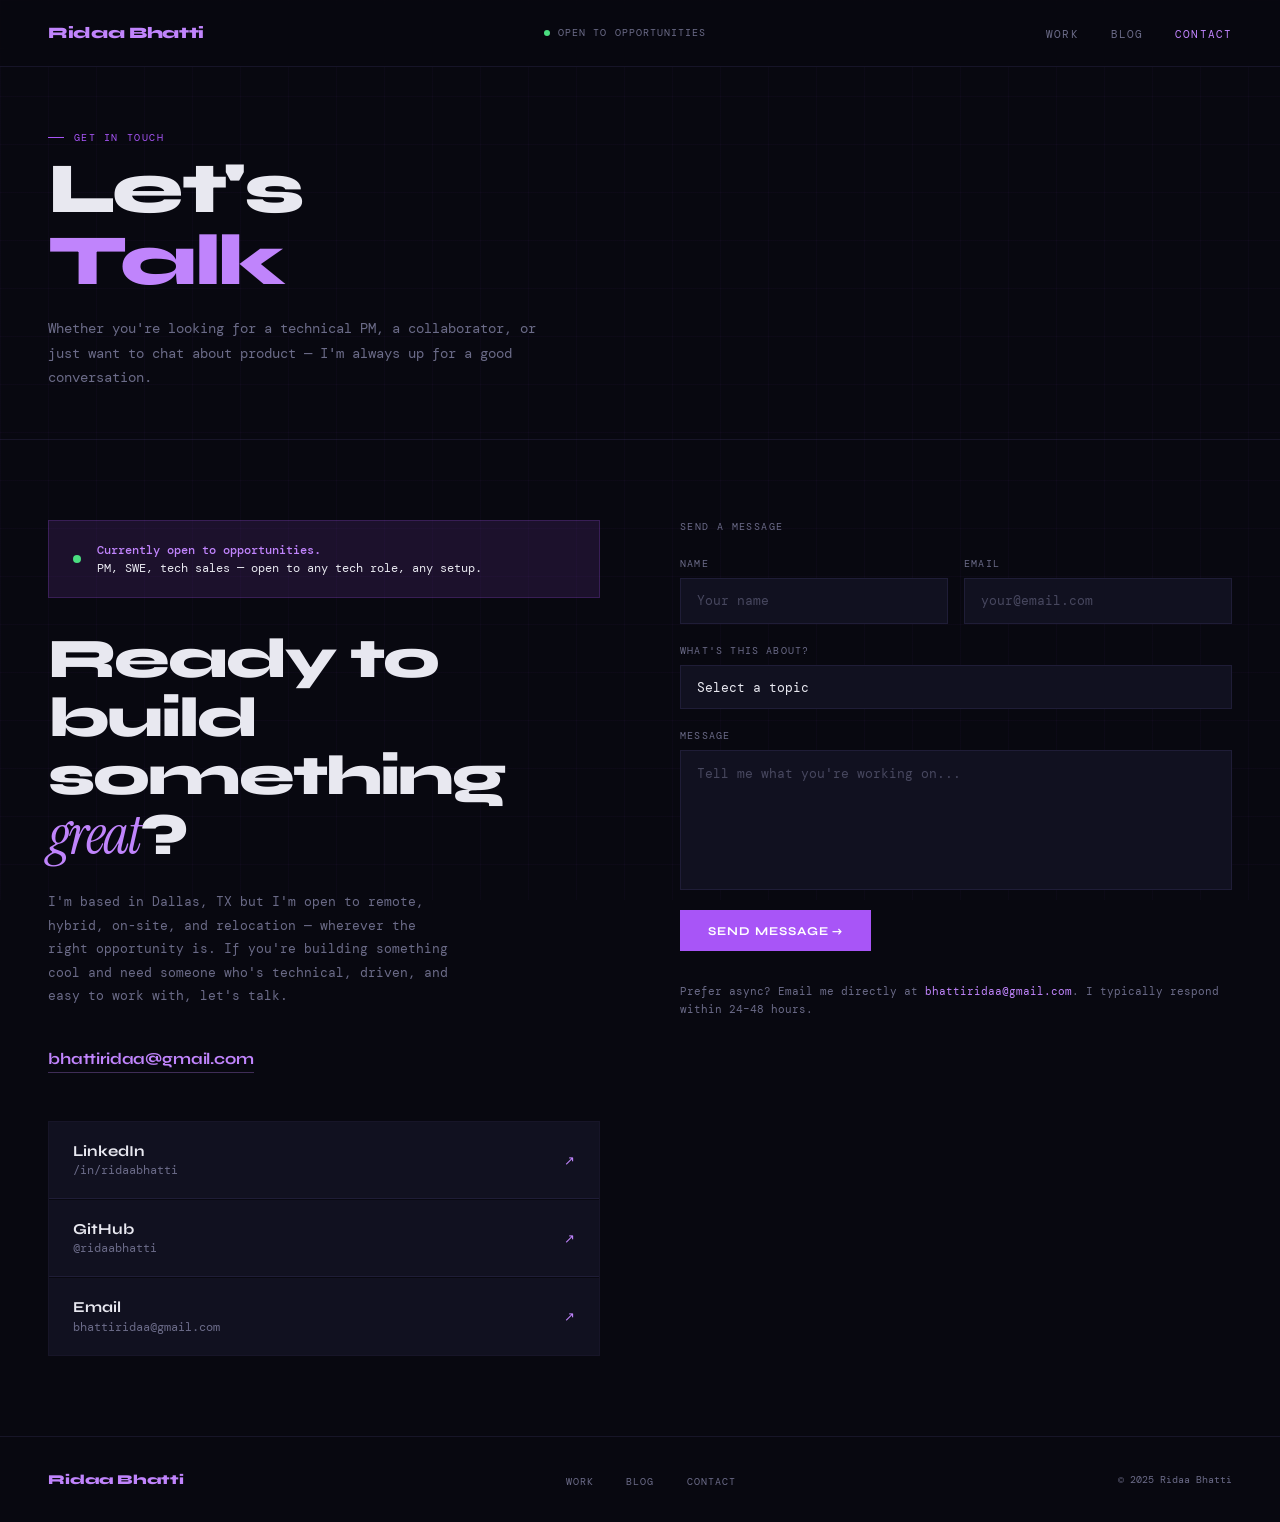
==== contact.html @ fca42449 "initial portfolio upload" ====
<!DOCTYPE html>
<html lang="en">
<head>
  <meta charset="UTF-8">
  <meta name="viewport" content="width=device-width, initial-scale=1.0">
  <title>Contact — Ridaa Bhatti</title>
  <link rel="stylesheet" href="style.css">
  <style>
    .contact-grid {
      display: grid;
      grid-template-columns: 1fr 1fr;
      gap: 5rem;
      padding: 5rem 3rem;
      align-items: start;
    }

    .contact-left h2 {
      font-family: 'Syne', sans-serif;
      font-weight: 800;
      font-size: clamp(2rem, 5vw, 3.5rem);
      letter-spacing: -0.035em;
      line-height: 1.05;
      margin-bottom: 1.5rem;
    }

    .contact-left h2 .italic {
      font-family: 'Instrument Serif', serif;
      font-style: italic;
      font-weight: 400;
      color: var(--accent-bright);
    }

    .contact-left p {
      font-size: 0.82rem;
      color: var(--muted);
      line-height: 1.8;
      margin-bottom: 2.5rem;
      max-width: 400px;
    }

    .social-links {
      display: flex;
      flex-direction: column;
      gap: 1px;
      border: 1px solid var(--border);
      margin-top: 3rem;
    }

    .social-link {
      display: flex;
      align-items: center;
      justify-content: space-between;
      padding: 1.25rem 1.5rem;
      background: var(--card);
      text-decoration: none;
      color: inherit;
      transition: background 0.2s;
      border-bottom: 1px solid var(--border);
    }
    .social-link:last-child { border-bottom: none; }
    .social-link:hover { background: rgba(168,85,247,0.06); }

    .social-name {
      font-family: 'Syne', sans-serif;
      font-weight: 700;
      font-size: 0.95rem;
    }

    .social-handle {
      font-size: 0.72rem;
      color: var(--muted);
      margin-top: 0.2rem;
    }

    .social-arrow {
      font-size: 0.8rem;
      color: var(--accent-bright);
      transition: transform 0.2s;
    }
    .social-link:hover .social-arrow { transform: translate(3px, -3px); }

    /* FORM */
    .contact-form {
      display: flex;
      flex-direction: column;
      gap: 1.25rem;
    }

    .form-group {
      display: flex;
      flex-direction: column;
      gap: 0.5rem;
    }

    .form-label {
      font-size: 0.62rem;
      letter-spacing: 0.12em;
      text-transform: uppercase;
      color: var(--muted);
    }

    .form-input,
    .form-textarea {
      background: var(--card);
      border: 1px solid var(--border);
      color: var(--text);
      font-family: 'DM Mono', monospace;
      font-size: 0.8rem;
      padding: 0.85rem 1rem;
      outline: none;
      transition: border-color 0.2s;
      resize: none;
      width: 100%;
    }

    .form-input:focus,
    .form-textarea:focus {
      border-color: var(--accent);
    }

    .form-input::placeholder,
    .form-textarea::placeholder {
      color: var(--muted);
      opacity: 0.6;
    }

    .form-textarea { min-height: 140px; }

    .form-row {
      display: grid;
      grid-template-columns: 1fr 1fr;
      gap: 1rem;
    }

    .availability-box {
      border: 1px solid rgba(168,85,247,0.2);
      background: var(--accent-dim);
      padding: 1.25rem 1.5rem;
      margin-bottom: 2rem;
      display: flex;
      align-items: center;
      gap: 1rem;
    }

    .availability-dot {
      width: 8px;
      height: 8px;
      border-radius: 50%;
      background: #4ade80;
      animation: pulse 2s infinite;
      flex-shrink: 0;
    }

    .availability-text {
      font-size: 0.75rem;
      color: var(--text);
      line-height: 1.5;
    }

    .availability-text strong {
      font-weight: 500;
      color: var(--accent-bright);
    }

    .success-msg {
      display: none;
      padding: 1rem 1.25rem;
      background: rgba(74,222,128,0.08);
      border: 1px solid rgba(74,222,128,0.2);
      font-size: 0.78rem;
      color: #4ade80;
      margin-top: 0.5rem;
    }
  </style>
</head>
<body>

<nav>
  <a href="index.html" class="nav-logo">Ridaa Bhatti</a>
  <div class="nav-status"><span class="status-dot"></span>Open to opportunities</div>
  <ul class="nav-links">
    <li><a href="work.html">Work</a></li>
    <li><a href="blog.html">Blog</a></li>
    <li><a href="contact.html" class="active">Contact</a></li>
  </ul>
</nav>

<div class="page-hero">
  <div class="section-label">Get in touch</div>
  <h1>Let's<br><span style="color: var(--accent-bright);">Talk</span></h1>
  <p style="margin-top: 1rem;">Whether you're looking for a technical PM, a collaborator, or just want to chat about product — I'm always up for a good conversation.</p>
</div>

<div class="contact-grid">

  <!-- LEFT: INFO + SOCIALS -->
  <div class="contact-left">
    <div class="availability-box">
      <div class="availability-dot"></div>
      <div class="availability-text">
        <strong>Currently open to opportunities.</strong><br>
        PM, SWE, tech sales — open to any tech role, any setup.
      </div>
    </div>

    <h2>Ready to build<br>something <span class="italic">great</span>?</h2>
    <p>I'm based in Dallas, TX but I'm open to remote, hybrid, on-site, and relocation — wherever the right opportunity is. If you're building something cool and need someone who's technical, driven, and easy to work with, let's talk.</p>

    <a href="mailto:bhattiridaa@gmail.com" style="display: inline-flex; align-items: center; gap: 0.5rem; font-family: 'Syne', sans-serif; font-weight: 700; font-size: 1rem; color: var(--accent-bright); text-decoration: none; letter-spacing: -0.01em; border-bottom: 1px solid rgba(192,132,252,0.3); padding-bottom: 4px; transition: color 0.2s;">
      bhattiridaa@gmail.com
    </a>

    <div class="social-links">
      <a href="https://www.linkedin.com/in/ridaabhatti/" target="_blank" rel="noopener" class="social-link">
        <div>
          <div class="social-name">LinkedIn</div>
          <div class="social-handle">/in/ridaabhatti</div>
        </div>
        <span class="social-arrow">↗</span>
      </a>
      <a href="https://github.com/ridaabhatti" target="_blank" rel="noopener" class="social-link">
        <div>
          <div class="social-name">GitHub</div>
          <div class="social-handle">@ridaabhatti</div>
        </div>
        <span class="social-arrow">↗</span>
      </a>
      <a href="mailto:bhattiridaa@gmail.com" class="social-link">
        <div>
          <div class="social-name">Email</div>
          <div class="social-handle">bhattiridaa@gmail.com</div>
        </div>
        <span class="social-arrow">↗</span>
      </a>
    </div>
  </div>

  <!-- RIGHT: FORM -->
  <div>
    <div style="font-size: 0.62rem; letter-spacing: 0.14em; text-transform: uppercase; color: var(--muted); margin-bottom: 1.5rem;">Send a message</div>

    <form class="contact-form" action="https://formspree.io/f/xwvazlal" method="POST">
      <div class="form-row">
        <div class="form-group">
          <label class="form-label" for="name">Name</label>
          <input class="form-input" type="text" id="name" name="name" placeholder="Your name" required>
        </div>
        <div class="form-group">
          <label class="form-label" for="email">Email</label>
          <input class="form-input" type="email" id="email" name="email" placeholder="your@email.com" required>
        </div>
      </div>

      <div class="form-group">
        <label class="form-label" for="subject">What's this about?</label>
        <select class="form-input" id="subject" name="subject" style="cursor: pointer; appearance: none; background-image: url(\"data:image/svg+xml,%3Csvg xmlns='http://www.w3.org/2000/svg' width='12' height='12' fill='%236b6b88' viewBox='0 0 16 16'%3E%3Cpath d='M7.247 11.14L2.451 5.658C1.885 5.013 2.345 4 3.204 4h9.592a1 1 0 0 1 .753 1.659l-4.796 5.48a1 1 0 0 1-1.506 0z'/%3E%3C/svg%3E\"); background-repeat: no-repeat; background-position: right 1rem center;">
          <option value="" disabled selected>Select a topic</option>
          <option value="pm-role">PM / Product Role</option>
          <option value="collab">Collaboration / Project</option>
          <option value="freelance">Freelance Work</option>
          <option value="other">Just saying hi</option>
        </select>
      </div>

      <div class="form-group">
        <label class="form-label" for="message">Message</label>
        <textarea class="form-textarea" id="message" name="message" placeholder="Tell me what you're working on..." required></textarea>
      </div>

      <button type="submit" class="btn-primary" style="align-self: flex-start;">Send message →</button>
      <div class="success-msg" id="successMsg">✓ Message sent! I'll get back to you within 1–2 days.</div>
    </form>

    <div style="margin-top: 2rem; font-size: 0.68rem; color: var(--muted); line-height: 1.6;">
      Prefer async? Email me directly at <a href="mailto:bhattiridaa@gmail.com" style="color: var(--accent-bright); text-decoration: none;">bhattiridaa@gmail.com</a>. I typically respond within 24–48 hours.
    </div>
  </div>

</div>

<footer>
  <a href="index.html" class="footer-logo">Ridaa Bhatti</a>
  <ul class="footer-links">
    <li><a href="work.html">Work</a></li>
    <li><a href="blog.html">Blog</a></li>
    <li><a href="contact.html">Contact</a></li>
  </ul>
  <div class="footer-copy">© 2025 Ridaa Bhatti</div>
</footer>

</body>
</html>
---- style.css ----
@import url('https://fonts.googleapis.com/css2?family=Syne:wght@400;700;800&family=DM+Mono:ital,wght@0,400;0,500;1,400&family=Instrument+Serif:ital@0;1&display=swap');

*, *::before, *::after { box-sizing: border-box; margin: 0; padding: 0; }

:root {
  --bg: #080810;
  --surface: #0f0f1a;
  --card: #111120;
  --text: #e8e8f0;
  --muted: #6b6b88;
  --border: rgba(160,140,255,0.1);
  --accent: #a855f7;
  --accent-bright: #c084fc;
  --accent-dim: rgba(168,85,247,0.12);
  --accent2: #7c3aed;
}

html { scroll-behavior: smooth; }

body {
  font-family: 'DM Mono', monospace;
  background: var(--bg);
  color: var(--text);
  min-height: 100vh;
  overflow-x: hidden;
}

body::before {
  content: '';
  position: fixed;
  inset: 0;
  background-image:
    linear-gradient(rgba(168,85,247,0.03) 1px, transparent 1px),
    linear-gradient(90deg, rgba(168,85,247,0.03) 1px, transparent 1px);
  background-size: 48px 48px;
  pointer-events: none;
  z-index: 0;
}

* { position: relative; z-index: 1; }

/* NAV */
nav {
  display: flex;
  justify-content: space-between;
  align-items: center;
  padding: 1.4rem 3rem;
  border-bottom: 1px solid var(--border);
  position: sticky;
  top: 0;
  background: rgba(8,8,16,0.9);
  backdrop-filter: blur(16px);
  z-index: 100;
}

.nav-logo {
  font-family: 'Syne', sans-serif;
  font-weight: 800;
  font-size: 1rem;
  letter-spacing: -0.02em;
  color: var(--accent-bright);
  text-decoration: none;
}

.nav-status {
  display: flex;
  align-items: center;
  gap: 0.5rem;
  font-size: 0.65rem;
  letter-spacing: 0.1em;
  text-transform: uppercase;
  color: var(--muted);
}

.status-dot {
  width: 6px;
  height: 6px;
  border-radius: 50%;
  background: #4ade80;
  animation: pulse 2s infinite;
  flex-shrink: 0;
}

@keyframes pulse {
  0%, 100% { opacity: 1; }
  50% { opacity: 0.4; }
}

.nav-links {
  display: flex;
  gap: 2rem;
  list-style: none;
}

.nav-links a {
  font-size: 0.7rem;
  letter-spacing: 0.1em;
  text-transform: uppercase;
  color: var(--muted);
  text-decoration: none;
  transition: color 0.2s;
}

.nav-links a:hover,
.nav-links a.active { color: var(--accent-bright); }

/* BUTTONS */
.btn-primary {
  display: inline-flex;
  align-items: center;
  gap: 0.6rem;
  padding: 0.85rem 1.75rem;
  background: var(--accent);
  color: #fff;
  font-family: 'Syne', sans-serif;
  font-weight: 700;
  font-size: 0.75rem;
  letter-spacing: 0.08em;
  text-transform: uppercase;
  border: none;
  cursor: pointer;
  text-decoration: none;
  transition: background 0.2s, transform 0.2s;
}
.btn-primary:hover { background: var(--accent-bright); transform: translateY(-2px); }

.btn-ghost {
  display: inline-flex;
  align-items: center;
  gap: 0.6rem;
  padding: 0.85rem 1.75rem;
  background: transparent;
  color: var(--text);
  font-family: 'Syne', sans-serif;
  font-weight: 700;
  font-size: 0.75rem;
  letter-spacing: 0.08em;
  text-transform: uppercase;
  border: 1px solid var(--border);
  cursor: pointer;
  text-decoration: none;
  transition: border-color 0.2s, color 0.2s;
}
.btn-ghost:hover { border-color: var(--accent); color: var(--accent-bright); }

/* SECTION LABELS */
.section-label {
  font-size: 0.65rem;
  letter-spacing: 0.15em;
  text-transform: uppercase;
  color: var(--accent);
  margin-bottom: 0.6rem;
  display: flex;
  align-items: center;
  gap: 0.6rem;
}
.section-label::before {
  content: '';
  display: inline-block;
  width: 16px;
  height: 1px;
  background: var(--accent);
}

h2.section-title {
  font-family: 'Syne', sans-serif;
  font-weight: 800;
  font-size: 2.2rem;
  letter-spacing: -0.03em;
  margin-bottom: 3rem;
}

.section-header {
  display: flex;
  justify-content: space-between;
  align-items: flex-end;
  margin-bottom: 3rem;
}

section { padding: 5rem 3rem; }

.see-all {
  font-size: 0.65rem;
  letter-spacing: 0.12em;
  text-transform: uppercase;
  color: var(--muted);
  text-decoration: none;
  transition: color 0.2s;
}
.see-all:hover { color: var(--accent-bright); }

/* TICKER */
.ticker {
  border-top: 1px solid var(--border);
  border-bottom: 1px solid var(--border);
  padding: 0.85rem 0;
  overflow: hidden;
  white-space: nowrap;
}
.ticker-inner {
  display: inline-flex;
  gap: 3rem;
  animation: scroll 22s linear infinite;
}
.ticker-item {
  font-size: 0.65rem;
  letter-spacing: 0.14em;
  text-transform: uppercase;
  color: var(--muted);
  display: flex;
  align-items: center;
  gap: 0.85rem;
}
.ticker-item .diamond {
  width: 5px;
  height: 5px;
  background: var(--accent);
  transform: rotate(45deg);
  flex-shrink: 0;
}
@keyframes scroll {
  from { transform: translateX(0); }
  to { transform: translateX(-50%); }
}

/* PROJECT CARDS */
.projects-grid {
  display: grid;
  grid-template-columns: 1fr 1fr;
  gap: 1px;
  background: var(--border);
  border: 1px solid var(--border);
}

.project-card {
  background: var(--card);
  padding: 2rem;
  position: relative;
  cursor: pointer;
  transition: background 0.25s;
  overflow: hidden;
  text-decoration: none;
  color: inherit;
  display: block;
}
.project-card:hover { background: rgba(168,85,247,0.06); }

.project-card.span2 {
  grid-column: 1 / -1;
  display: grid;
  grid-template-columns: 1fr 1.2fr;
  gap: 2.5rem;
  align-items: center;
}

.project-num {
  font-size: 0.62rem;
  letter-spacing: 0.12em;
  color: var(--muted);
  margin-bottom: 1.5rem;
}

.project-img {
  width: 100%;
  aspect-ratio: 16/9;
  background: var(--surface);
  border: 1px solid var(--border);
  border-radius: 2px;
  display: flex;
  align-items: center;
  justify-content: center;
  font-size: 2.5rem;
  margin-bottom: 1.5rem;
  overflow: hidden;
}

.project-tag {
  display: inline-block;
  padding: 0.25rem 0.6rem;
  background: var(--accent-dim);
  border: 1px solid rgba(168,85,247,0.2);
  border-radius: 2px;
  font-size: 0.6rem;
  letter-spacing: 0.1em;
  text-transform: uppercase;
  color: var(--accent-bright);
  margin-bottom: 0.75rem;
}

h3.project-name {
  font-family: 'Syne', sans-serif;
  font-weight: 700;
  font-size: 1.3rem;
  letter-spacing: -0.02em;
  margin-bottom: 0.75rem;
}

.project-desc {
  font-size: 0.76rem;
  color: var(--muted);
  line-height: 1.7;
  margin-bottom: 1.5rem;
}

.project-footer {
  display: flex;
  align-items: center;
  justify-content: space-between;
  padding-top: 1.25rem;
  border-top: 1px solid var(--border);
}

.project-tech { display: flex; gap: 0.5rem; flex-wrap: wrap; }

.tech-pill {
  font-size: 0.6rem;
  letter-spacing: 0.06em;
  color: var(--muted);
  padding: 0.2rem 0.5rem;
  border: 1px solid var(--border);
  border-radius: 2px;
}

.project-link {
  font-size: 0.65rem;
  color: var(--accent-bright);
  letter-spacing: 0.08em;
  text-transform: uppercase;
  display: flex;
  align-items: center;
  gap: 0.3rem;
  white-space: nowrap;
  transition: gap 0.2s;
}
.project-card:hover .project-link { gap: 0.5rem; }

/* FOOTER */
footer {
  padding: 2rem 3rem;
  border-top: 1px solid var(--border);
  display: flex;
  justify-content: space-between;
  align-items: center;
}

.footer-logo {
  font-family: 'Syne', sans-serif;
  font-weight: 800;
  font-size: 0.85rem;
  color: var(--accent-bright);
  text-decoration: none;
}

.footer-links {
  display: flex;
  gap: 2rem;
  list-style: none;
}
.footer-links a {
  font-size: 0.65rem;
  letter-spacing: 0.1em;
  text-transform: uppercase;
  color: var(--muted);
  text-decoration: none;
  transition: color 0.2s;
}
.footer-links a:hover { color: var(--text); }

.footer-copy { font-size: 0.65rem; color: var(--muted); }

/* PAGE HERO (inner pages) */
.page-hero {
  padding: 4rem 3rem 3rem;
  border-bottom: 1px solid var(--border);
}

.page-hero .back-link {
  display: inline-flex;
  align-items: center;
  gap: 0.5rem;
  font-size: 0.65rem;
  letter-spacing: 0.1em;
  text-transform: uppercase;
  color: var(--muted);
  text-decoration: none;
  margin-bottom: 2rem;
  transition: color 0.2s;
}
.page-hero .back-link:hover { color: var(--accent-bright); }

.page-hero h1 {
  font-family: 'Syne', sans-serif;
  font-weight: 800;
  font-size: clamp(2.5rem, 6vw, 4.5rem);
  letter-spacing: -0.035em;
  line-height: 1;
  margin-bottom: 1.25rem;
}

.page-hero p {
  font-size: 0.85rem;
  color: var(--muted);
  max-width: 520px;
  line-height: 1.8;
}

/* CAPS GRID */
.caps-grid {
  display: grid;
  grid-template-columns: repeat(3, 1fr);
  gap: 1px;
  background: var(--border);
  border: 1px solid var(--border);
}

.cap-item {
  background: var(--card);
  padding: 2rem;
  transition: background 0.25s;
}
.cap-item:hover { background: rgba(168,85,247,0.05); }

.cap-icon {
  width: 36px;
  height: 36px;
  border: 1px solid rgba(168,85,247,0.3);
  border-radius: 6px;
  display: flex;
  align-items: center;
  justify-content: center;
  font-size: 0.9rem;
  margin-bottom: 1.25rem;
  background: var(--accent-dim);
}

h3.cap-name {
  font-family: 'Syne', sans-serif;
  font-weight: 700;
  font-size: 0.95rem;
  letter-spacing: -0.01em;
  margin-bottom: 0.6rem;
}

.cap-desc {
  font-size: 0.72rem;
  color: var(--muted);
  line-height: 1.7;
}

/* SKILLS */
.skills-section {
  background: var(--surface);
  border-top: 1px solid var(--border);
  border-bottom: 1px solid var(--border);
  padding: 4rem 3rem;
}

.skills-grid {
  display: grid;
  grid-template-columns: 1fr 1fr;
  gap: 3rem;
  margin-top: 2.5rem;
}

.skill-row { margin-bottom: 1.5rem; }

.skill-header {
  display: flex;
  justify-content: space-between;
  margin-bottom: 0.5rem;
}

.skill-name { font-size: 0.72rem; letter-spacing: 0.06em; color: var(--text); }
.skill-pct { font-size: 0.68rem; color: var(--accent-bright); }

.skill-bar {
  height: 2px;
  background: rgba(168,85,247,0.1);
  border-radius: 1px;
  overflow: hidden;
}

.skill-fill {
  height: 100%;
  background: linear-gradient(90deg, var(--accent2), var(--accent-bright));
  border-radius: 1px;
}

/* BLOG */
.blog-item {
  display: grid;
  grid-template-columns: auto 1fr auto;
  align-items: center;
  gap: 2rem;
  padding: 1.5rem 0;
  border-bottom: 1px solid var(--border);
  cursor: pointer;
  transition: padding-left 0.2s;
  text-decoration: none;
  color: inherit;
}
.blog-item:hover { padding-left: 0.75rem; }

.blog-index {
  font-size: 0.62rem;
  letter-spacing: 0.1em;
  color: var(--muted);
  min-width: 24px;
}

.blog-title {
  font-family: 'Syne', sans-serif;
  font-weight: 700;
  font-size: 0.95rem;
  letter-spacing: -0.01em;
}

.blog-meta {
  font-size: 0.65rem;
  color: var(--muted);
  text-align: right;
  white-space: nowrap;
}

/* CTA STRIP */
.cta-section {
  padding: 6rem 3rem;
  border-top: 1px solid var(--border);
  position: relative;
  overflow: hidden;
  text-align: center;
}

.cta-glow {
  position: absolute;
  top: 50%;
  left: 50%;
  transform: translate(-50%, -50%);
  width: 600px;
  height: 300px;
  background: radial-gradient(ellipse, rgba(168,85,247,0.15), transparent 70%);
  pointer-events: none;
  z-index: 0;
}

h2.cta-title {
  font-family: 'Syne', sans-serif;
  font-weight: 800;
  font-size: clamp(2rem, 5vw, 3.5rem);
  letter-spacing: -0.035em;
  line-height: 1.05;
  margin-bottom: 1.25rem;
}

h2.cta-title .italic {
  font-family: 'Instrument Serif', serif;
  font-style: italic;
  font-weight: 400;
  color: var(--accent-bright);
}

.cta-desc {
  font-size: 0.8rem;
  color: var(--muted);
  max-width: 420px;
  margin: 0 auto 2.5rem;
  line-height: 1.8;
}
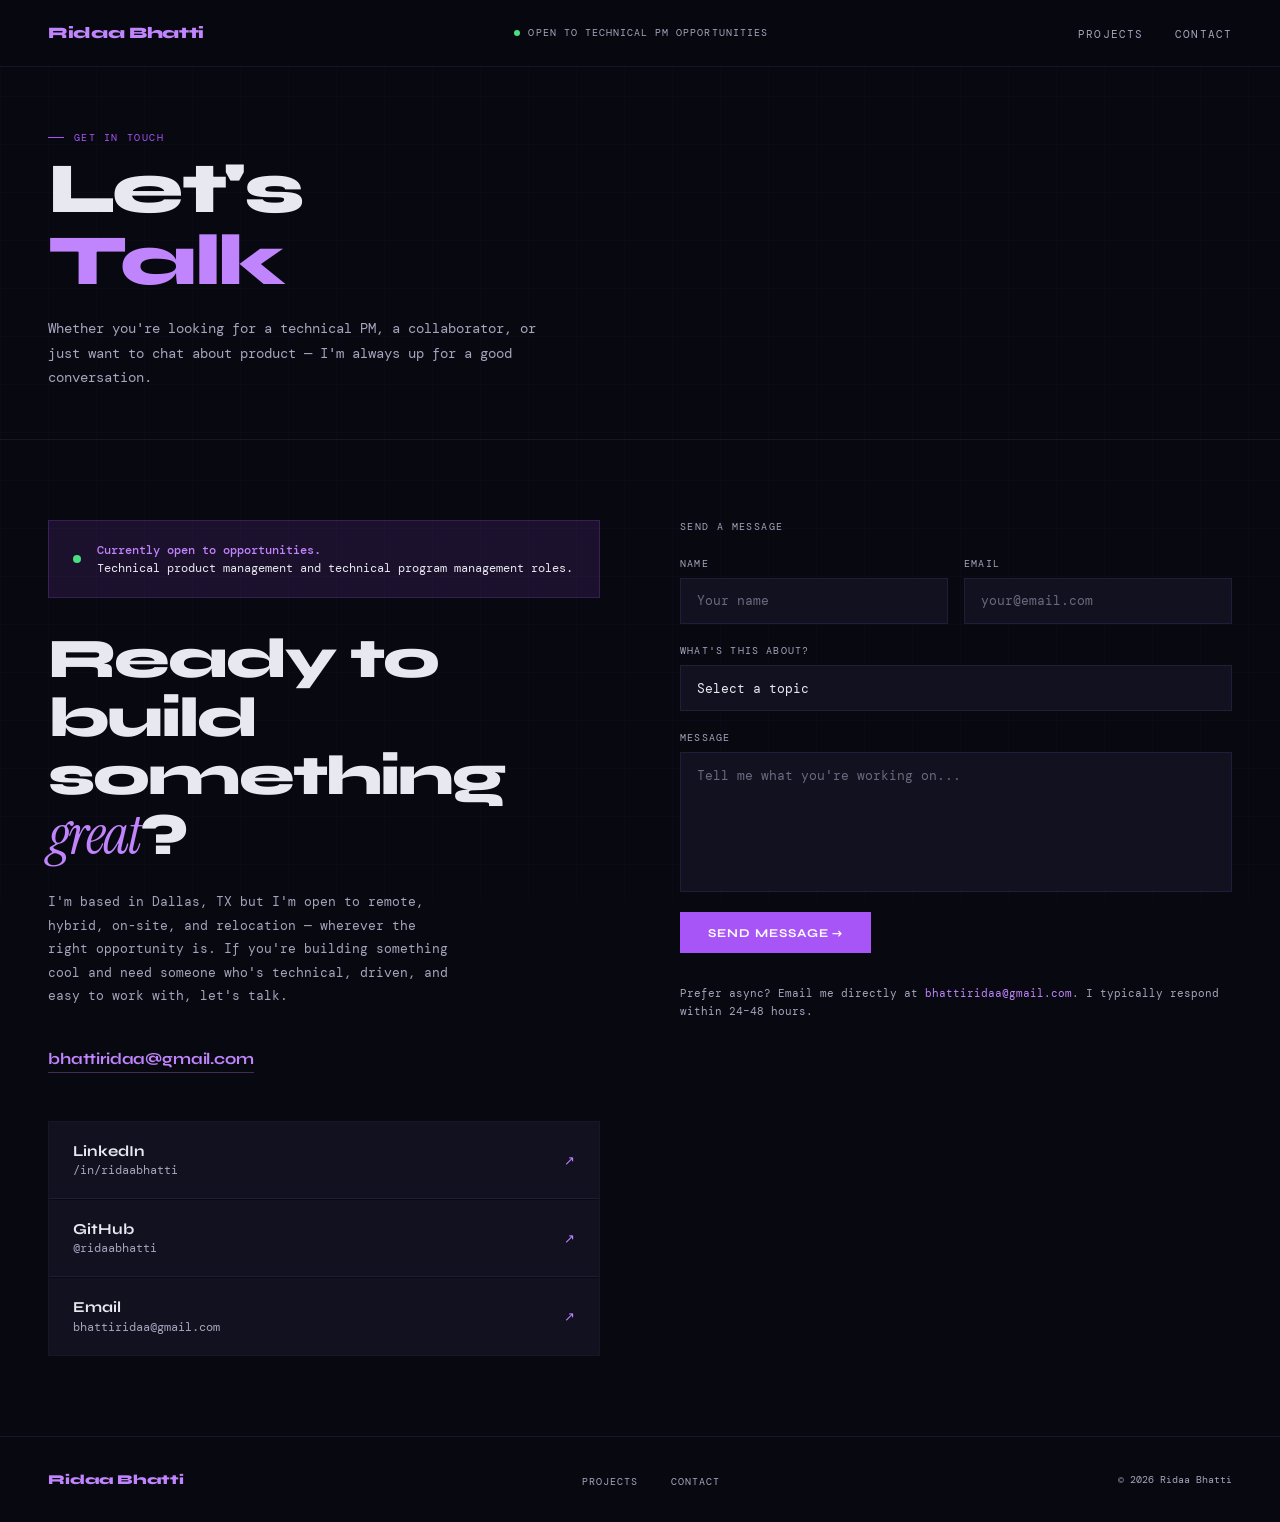
==== commit 8a9d5399: "contact page changes" ====
--- a/contact.html
+++ b/contact.html
@@ -175,15 +175,7 @@
 </head>
 <body>
 
-<nav>
-  <a href="index.html" class="nav-logo">Ridaa Bhatti</a>
-  <div class="nav-status"><span class="status-dot"></span>Open to opportunities</div>
-  <ul class="nav-links">
-    <li><a href="work.html">Work</a></li>
-    <li><a href="blog.html">Blog</a></li>
-    <li><a href="contact.html" class="active">Contact</a></li>
-  </ul>
-</nav>
+<nav><a href="index.html" class="nav-logo">Ridaa Bhatti</a><div class="nav-status"><span class="status-dot"></span>Open to technical PM opportunities</div><ul class="nav-links"><li><a href="work.html">Projects</a></li><li><a href="contact.html">Contact</a></li></ul></nav>
 
 <div class="page-hero">
   <div class="section-label">Get in touch</div>
@@ -199,7 +191,7 @@
       <div class="availability-dot"></div>
       <div class="availability-text">
         <strong>Currently open to opportunities.</strong><br>
-        PM, SWE, tech sales — open to any tech role, any setup.
+        Technical product management and technical program management roles.
       </div>
     </div>
 
@@ -255,7 +247,7 @@
         <label class="form-label" for="subject">What's this about?</label>
         <select class="form-input" id="subject" name="subject" style="cursor: pointer; appearance: none; background-image: url(\"data:image/svg+xml,%3Csvg xmlns='http://www.w3.org/2000/svg' width='12' height='12' fill='%236b6b88' viewBox='0 0 16 16'%3E%3Cpath d='M7.247 11.14L2.451 5.658C1.885 5.013 2.345 4 3.204 4h9.592a1 1 0 0 1 .753 1.659l-4.796 5.48a1 1 0 0 1-1.506 0z'/%3E%3C/svg%3E\"); background-repeat: no-repeat; background-position: right 1rem center;">
           <option value="" disabled selected>Select a topic</option>
-          <option value="pm-role">PM / Product Role</option>
+          <option value="pm-role">Technical PM / Product Role</option>
           <option value="collab">Collaboration / Project</option>
           <option value="freelance">Freelance Work</option>
           <option value="other">Just saying hi</option>
@@ -278,15 +270,7 @@
 
 </div>
 
-<footer>
-  <a href="index.html" class="footer-logo">Ridaa Bhatti</a>
-  <ul class="footer-links">
-    <li><a href="work.html">Work</a></li>
-    <li><a href="blog.html">Blog</a></li>
-    <li><a href="contact.html">Contact</a></li>
-  </ul>
-  <div class="footer-copy">© 2025 Ridaa Bhatti</div>
-</footer>
+<footer><a href="index.html" class="footer-logo">Ridaa Bhatti</a><ul class="footer-links"><li><a href="work.html">Projects</a></li><li><a href="contact.html">Contact</a></li></ul><div class="footer-copy">© 2026 Ridaa Bhatti</div></footer>
 
 </body>
 </html>
--- a/style.css
+++ b/style.css
@@ -566,3 +566,41 @@
   margin: 0 auto 2.5rem;
   line-height: 1.8;
 }
+
+/* Project-focused technical PM portfolio */
+:root { --muted: #a4a4bc; }
+.hero-actions { display:flex; gap:1rem; flex-wrap:wrap; margin-top:2rem; }
+.intro-copy { max-width:850px; color:var(--muted); font-size:.9rem; line-height:1.85; margin-bottom:1rem; }
+.case-body { display:grid; grid-template-columns:minmax(0,1fr) 280px; gap:4rem; padding:4rem 3rem; max-width:1300px; margin:auto; }
+.case-section { padding:0; margin-bottom:2.5rem; }
+.case-section h2 { font-family:'Syne',sans-serif; font-size:1.4rem; margin-bottom:1rem; }
+.case-section p { font-size:.9rem; color:var(--muted); line-height:1.85; }
+.case-sidebar { position:sticky; top:6rem; align-self:start; }
+.meta-block { background:var(--card); padding:1.4rem; border:1px solid var(--border); margin-bottom:1rem; }
+.meta-label { color:var(--accent-bright); text-transform:uppercase; font-size:.65rem; letter-spacing:.1em; margin-bottom:.6rem; }
+.meta-value { font-size:.8rem; line-height:1.7; }
+.case-image { display:block; width:100%; height:auto; border:1px solid var(--border); }
+figcaption { color:var(--muted); font-size:.7rem; margin-top:.8rem; }
+.nav-between { display:flex; justify-content:space-between; gap:2rem; padding:2rem 3rem; border-top:1px solid var(--border); }
+.nav-between a { color:var(--accent-bright); font-size:.8rem; text-decoration:none; }
+.skip-link { position:absolute; left:1rem; top:-100px; z-index:200; background:var(--bg); padding:1rem; color:var(--text); }
+.skip-link:focus { top:1rem; }
+a:focus-visible,button:focus-visible { outline:2px solid var(--accent-bright); outline-offset:5px; }
+.projects-grid .project-card { display:flex; flex-direction:column; }
+.project-footer { margin-top:auto; }
+@media(max-width:800px) {
+ nav { padding:1rem 1.25rem; flex-wrap:wrap; gap:1rem; }
+ .nav-status { display:none; }
+ section,.page-hero { padding:3rem 1.25rem; }
+ .projects-grid,.caps-grid,.case-body { grid-template-columns:1fr; }
+ .case-body { padding:3rem 1.25rem; gap:1rem; }
+ .case-section { padding:0; }
+ .case-sidebar { position:static; }
+ .project-card { padding:1.5rem; }
+ .nav-between,footer { padding:1.5rem 1.25rem; flex-wrap:wrap; }
+ .contact-grid { grid-template-columns:1fr !important; padding:3rem 1.25rem !important; gap:3rem !important; }
+ .form-row { grid-template-columns:1fr !important; }
+ .cta-section { padding:3rem 1.25rem; }
+ h1 { overflow-wrap:anywhere; }
+}
+@media(prefers-reduced-motion:reduce) { html {scroll-behavior:auto;} *,*::before,*::after {animation:none!important;transition:none!important;} }
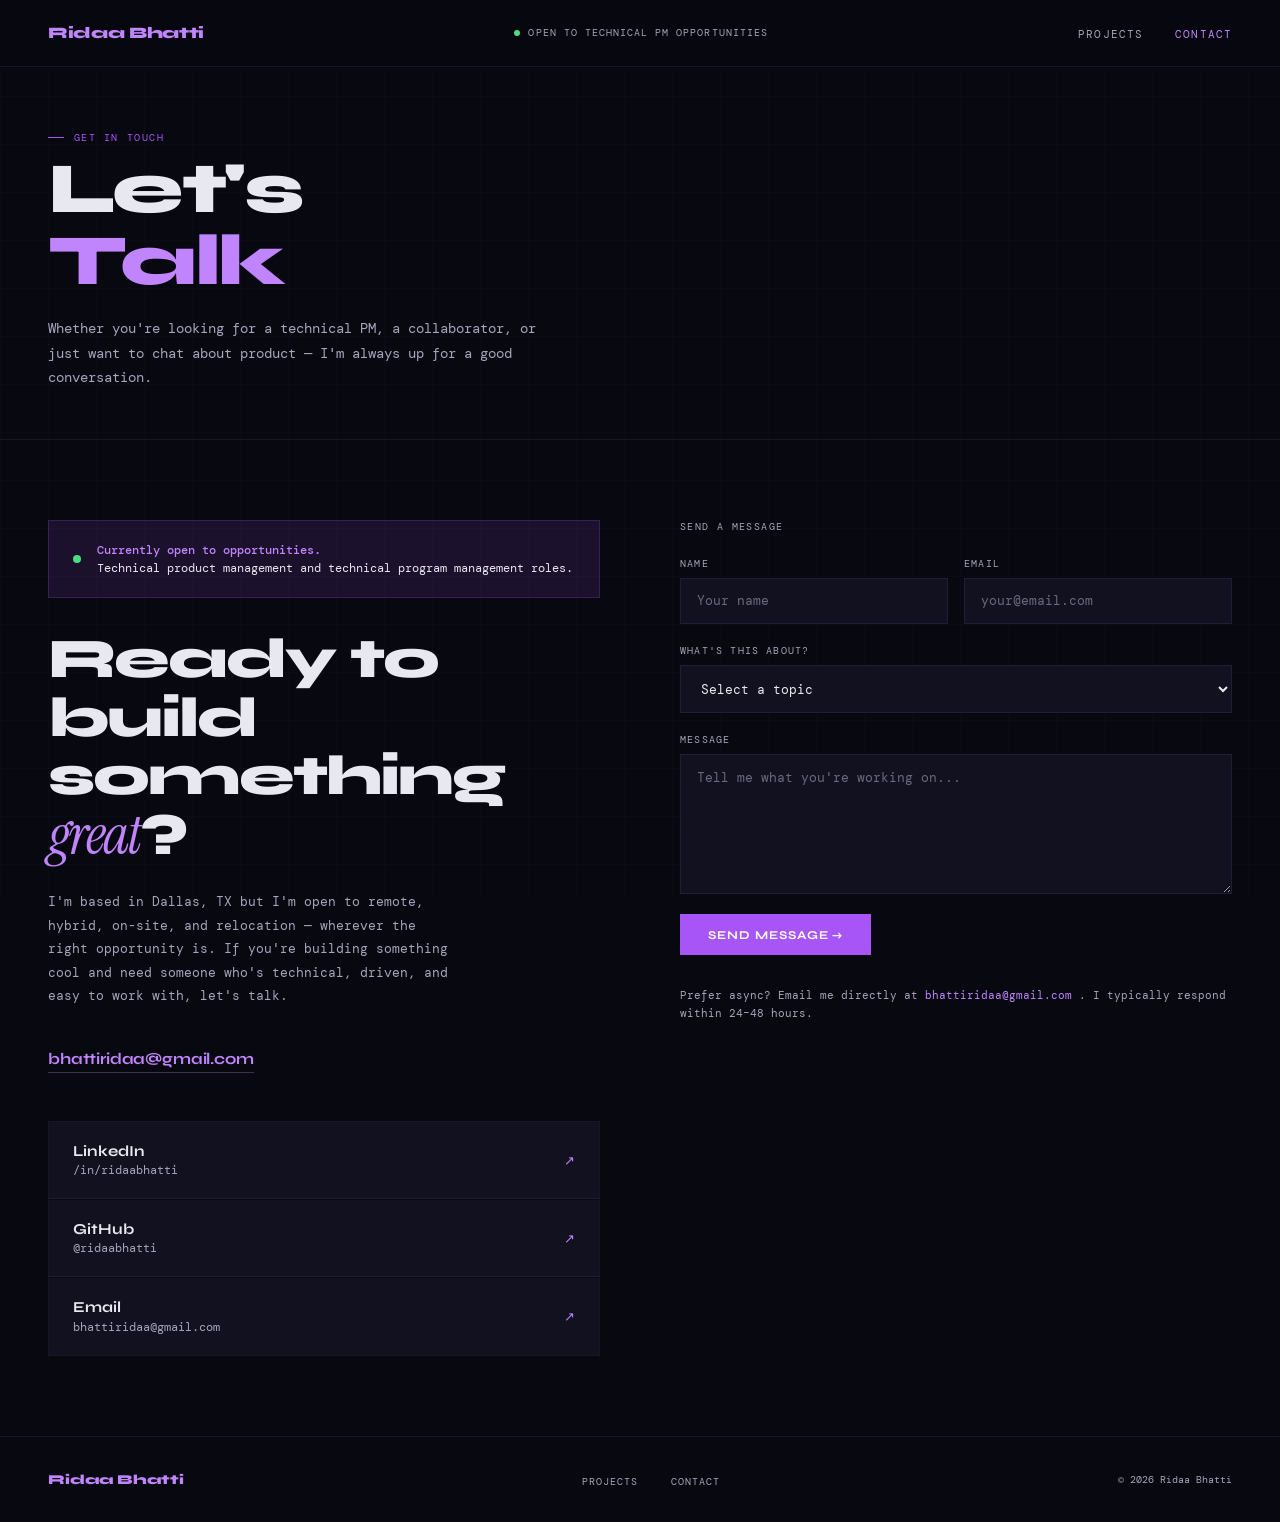
==== commit bb59ebbe: "changes to entire structure" ====
--- a/contact.html
+++ b/contact.html
@@ -5,6 +5,7 @@
   <meta name="viewport" content="width=device-width, initial-scale=1.0">
   <title>Contact — Ridaa Bhatti</title>
   <link rel="stylesheet" href="style.css">
+
   <style>
     .contact-grid {
       display: grid;
@@ -15,7 +16,7 @@
     }
 
     .contact-left h2 {
-      font-family: 'Syne', sans-serif;
+      font-family: "Syne", sans-serif;
       font-weight: 800;
       font-size: clamp(2rem, 5vw, 3.5rem);
       letter-spacing: -0.035em;
@@ -24,7 +25,7 @@
     }
 
     .contact-left h2 .italic {
-      font-family: 'Instrument Serif', serif;
+      font-family: "Instrument Serif", serif;
       font-style: italic;
       font-weight: 400;
       color: var(--accent-bright);
@@ -36,6 +37,22 @@
       line-height: 1.8;
       margin-bottom: 2.5rem;
       max-width: 400px;
+    }
+
+    .email-link {
+      display: inline-flex;
+      align-items: center;
+      gap: 0.5rem;
+      font-family: "Syne", sans-serif;
+      font-weight: 700;
+      font-size: 1rem;
+      color: var(--accent-bright);
+      text-decoration: none;
+      letter-spacing: -0.01em;
+      border-bottom: 1px solid rgba(192, 132, 252, 0.3);
+      padding-bottom: 4px;
+      transition: color 0.2s;
+      overflow-wrap: anywhere;
     }
 
     .social-links {
@@ -57,11 +74,17 @@
       transition: background 0.2s;
       border-bottom: 1px solid var(--border);
     }
-    .social-link:last-child { border-bottom: none; }
-    .social-link:hover { background: rgba(168,85,247,0.06); }
+
+    .social-link:last-child {
+      border-bottom: none;
+    }
+
+    .social-link:hover {
+      background: rgba(168, 85, 247, 0.06);
+    }
 
     .social-name {
-      font-family: 'Syne', sans-serif;
+      font-family: "Syne", sans-serif;
       font-weight: 700;
       font-size: 0.95rem;
     }
@@ -70,6 +93,7 @@
       font-size: 0.72rem;
       color: var(--muted);
       margin-top: 0.2rem;
+      overflow-wrap: anywhere;
     }
 
     .social-arrow {
@@ -77,9 +101,11 @@
       color: var(--accent-bright);
       transition: transform 0.2s;
     }
-    .social-link:hover .social-arrow { transform: translate(3px, -3px); }
-
-    /* FORM */
+
+    .social-link:hover .social-arrow {
+      transform: translate(3px, -3px);
+    }
+
     .contact-form {
       display: flex;
       flex-direction: column;
@@ -90,6 +116,7 @@
       display: flex;
       flex-direction: column;
       gap: 0.5rem;
+      min-width: 0;
     }
 
     .form-label {
@@ -104,18 +131,18 @@
       background: var(--card);
       border: 1px solid var(--border);
       color: var(--text);
-      font-family: 'DM Mono', monospace;
+      font-family: "DM Mono", monospace;
       font-size: 0.8rem;
       padding: 0.85rem 1rem;
-      outline: none;
       transition: border-color 0.2s;
-      resize: none;
       width: 100%;
     }
 
     .form-input:focus,
     .form-textarea:focus {
       border-color: var(--accent);
+      outline: 2px solid var(--accent-bright);
+      outline-offset: 2px;
     }
 
     .form-input::placeholder,
@@ -124,7 +151,14 @@
       opacity: 0.6;
     }
 
-    .form-textarea { min-height: 140px; }
+    .form-textarea {
+      min-height: 140px;
+      resize: vertical;
+    }
+
+    select.form-input {
+      cursor: pointer;
+    }
 
     .form-row {
       display: grid;
@@ -133,7 +167,7 @@
     }
 
     .availability-box {
-      border: 1px solid rgba(168,85,247,0.2);
+      border: 1px solid rgba(168, 85, 247, 0.2);
       background: var(--accent-dim);
       padding: 1.25rem 1.5rem;
       margin-bottom: 2rem;
@@ -162,115 +196,221 @@
       color: var(--accent-bright);
     }
 
-    .success-msg {
-      display: none;
-      padding: 1rem 1.25rem;
-      background: rgba(74,222,128,0.08);
-      border: 1px solid rgba(74,222,128,0.2);
-      font-size: 0.78rem;
-      color: #4ade80;
-      margin-top: 0.5rem;
+    .form-heading {
+      font-size: 0.62rem;
+      letter-spacing: 0.14em;
+      text-transform: uppercase;
+      color: var(--muted);
+      margin-bottom: 1.5rem;
+    }
+
+    .contact-note {
+      margin-top: 2rem;
+      font-size: 0.68rem;
+      color: var(--muted);
+      line-height: 1.6;
+    }
+
+    .contact-note a {
+      color: var(--accent-bright);
+      text-decoration: none;
     }
   </style>
 </head>
+
 <body>
-
-<nav><a href="index.html" class="nav-logo">Ridaa Bhatti</a><div class="nav-status"><span class="status-dot"></span>Open to technical PM opportunities</div><ul class="nav-links"><li><a href="work.html">Projects</a></li><li><a href="contact.html">Contact</a></li></ul></nav>
-
-<div class="page-hero">
-  <div class="section-label">Get in touch</div>
-  <h1>Let's<br><span style="color: var(--accent-bright);">Talk</span></h1>
-  <p style="margin-top: 1rem;">Whether you're looking for a technical PM, a collaborator, or just want to chat about product — I'm always up for a good conversation.</p>
-</div>
-
-<div class="contact-grid">
-
-  <!-- LEFT: INFO + SOCIALS -->
-  <div class="contact-left">
-    <div class="availability-box">
-      <div class="availability-dot"></div>
-      <div class="availability-text">
-        <strong>Currently open to opportunities.</strong><br>
-        Technical product management and technical program management roles.
+  <a class="skip-link" href="#main">Skip to content</a>
+
+  <nav>
+    <a href="index.html" class="nav-logo">Ridaa Bhatti</a>
+
+    <div class="nav-status">
+      <span class="status-dot"></span>
+      Open to technical PM opportunities
+    </div>
+
+    <ul class="nav-links">
+      <li><a href="work.html">Projects</a></li>
+      <li><a href="contact.html" class="active">Contact</a></li>
+    </ul>
+  </nav>
+
+  <main id="main">
+    <div class="page-hero">
+      <div class="section-label">Get in touch</div>
+
+      <h1>
+        Let's<br>
+        <span style="color: var(--accent-bright)">Talk</span>
+      </h1>
+
+      <p style="margin-top: 1rem">
+        Whether you're looking for a technical PM, a collaborator,
+        or just want to chat about product — I'm always up for
+        a good conversation.
+      </p>
+    </div>
+
+    <div class="contact-grid">
+      <div class="contact-left">
+        <div class="availability-box">
+          <div class="availability-dot"></div>
+
+          <div class="availability-text">
+            <strong>Currently open to opportunities.</strong><br>
+            Technical product management and technical
+            program management roles.
+          </div>
+        </div>
+
+        <h2>
+          Ready to build<br>
+          something <span class="italic">great</span>?
+        </h2>
+
+        <p>
+          I'm based in Dallas, TX but I'm open to remote, hybrid,
+          on-site, and relocation — wherever the right opportunity is.
+          If you're building something cool and need someone who's
+          technical, driven, and easy to work with, let's talk.
+        </p>
+
+        <a href="mailto:bhattiridaa@gmail.com" class="email-link">
+          bhattiridaa@gmail.com
+        </a>
+
+        <div class="social-links">
+          <a
+            href="https://www.linkedin.com/in/ridaabhatti/"
+            target="_blank"
+            rel="noopener noreferrer"
+            class="social-link"
+          >
+            <div>
+              <div class="social-name">LinkedIn</div>
+              <div class="social-handle">/in/ridaabhatti</div>
+            </div>
+            <span class="social-arrow">↗</span>
+          </a>
+
+          <a
+            href="https://github.com/ridaabhatti"
+            target="_blank"
+            rel="noopener noreferrer"
+            class="social-link"
+          >
+            <div>
+              <div class="social-name">GitHub</div>
+              <div class="social-handle">@ridaabhatti</div>
+            </div>
+            <span class="social-arrow">↗</span>
+          </a>
+
+          <a href="mailto:bhattiridaa@gmail.com" class="social-link">
+            <div>
+              <div class="social-name">Email</div>
+              <div class="social-handle">bhattiridaa@gmail.com</div>
+            </div>
+            <span class="social-arrow">↗</span>
+          </a>
+        </div>
+      </div>
+
+      <div>
+        <div class="form-heading">Send a message</div>
+
+        <form
+          class="contact-form"
+          action="https://formspree.io/f/xwvazlal"
+          method="POST"
+        >
+          <div class="form-row">
+            <div class="form-group">
+              <label class="form-label" for="name">Name</label>
+              <input
+                class="form-input"
+                type="text"
+                id="name"
+                name="name"
+                autocomplete="name"
+                placeholder="Your name"
+                required
+              >
+            </div>
+
+            <div class="form-group">
+              <label class="form-label" for="email">Email</label>
+              <input
+                class="form-input"
+                type="email"
+                id="email"
+                name="email"
+                autocomplete="email"
+                placeholder="your@email.com"
+                required
+              >
+            </div>
+          </div>
+
+          <div class="form-group">
+            <label class="form-label" for="subject">
+              What's this about?
+            </label>
+
+            <select
+              class="form-input"
+              id="subject"
+              name="subject"
+              required
+            >
+              <option value="" disabled selected>Select a topic</option>
+              <option value="pm-role">Technical PM / Product Role</option>
+              <option value="collab">Collaboration / Project</option>
+              <option value="freelance">Freelance Work</option>
+              <option value="other">Just saying hi</option>
+            </select>
+          </div>
+
+          <div class="form-group">
+            <label class="form-label" for="message">Message</label>
+            <textarea
+              class="form-textarea"
+              id="message"
+              name="message"
+              placeholder="Tell me what you're working on..."
+              required
+            ></textarea>
+          </div>
+
+          <button
+            type="submit"
+            class="btn-primary"
+            style="align-self: flex-start"
+          >
+            Send message →
+          </button>
+        </form>
+
+        <div class="contact-note">
+          Prefer async? Email me directly at
+          <a href="mailto:bhattiridaa@gmail.com">
+            bhattiridaa@gmail.com
+          </a>.
+          I typically respond within 24–48 hours.
+        </div>
       </div>
     </div>
-
-    <h2>Ready to build<br>something <span class="italic">great</span>?</h2>
-    <p>I'm based in Dallas, TX but I'm open to remote, hybrid, on-site, and relocation — wherever the right opportunity is. If you're building something cool and need someone who's technical, driven, and easy to work with, let's talk.</p>
-
-    <a href="mailto:bhattiridaa@gmail.com" style="display: inline-flex; align-items: center; gap: 0.5rem; font-family: 'Syne', sans-serif; font-weight: 700; font-size: 1rem; color: var(--accent-bright); text-decoration: none; letter-spacing: -0.01em; border-bottom: 1px solid rgba(192,132,252,0.3); padding-bottom: 4px; transition: color 0.2s;">
-      bhattiridaa@gmail.com
-    </a>
-
-    <div class="social-links">
-      <a href="https://www.linkedin.com/in/ridaabhatti/" target="_blank" rel="noopener" class="social-link">
-        <div>
-          <div class="social-name">LinkedIn</div>
-          <div class="social-handle">/in/ridaabhatti</div>
-        </div>
-        <span class="social-arrow">↗</span>
-      </a>
-      <a href="https://github.com/ridaabhatti" target="_blank" rel="noopener" class="social-link">
-        <div>
-          <div class="social-name">GitHub</div>
-          <div class="social-handle">@ridaabhatti</div>
-        </div>
-        <span class="social-arrow">↗</span>
-      </a>
-      <a href="mailto:bhattiridaa@gmail.com" class="social-link">
-        <div>
-          <div class="social-name">Email</div>
-          <div class="social-handle">bhattiridaa@gmail.com</div>
-        </div>
-        <span class="social-arrow">↗</span>
-      </a>
-    </div>
-  </div>
-
-  <!-- RIGHT: FORM -->
-  <div>
-    <div style="font-size: 0.62rem; letter-spacing: 0.14em; text-transform: uppercase; color: var(--muted); margin-bottom: 1.5rem;">Send a message</div>
-
-    <form class="contact-form" action="https://formspree.io/f/xwvazlal" method="POST">
-      <div class="form-row">
-        <div class="form-group">
-          <label class="form-label" for="name">Name</label>
-          <input class="form-input" type="text" id="name" name="name" placeholder="Your name" required>
-        </div>
-        <div class="form-group">
-          <label class="form-label" for="email">Email</label>
-          <input class="form-input" type="email" id="email" name="email" placeholder="your@email.com" required>
-        </div>
-      </div>
-
-      <div class="form-group">
-        <label class="form-label" for="subject">What's this about?</label>
-        <select class="form-input" id="subject" name="subject" style="cursor: pointer; appearance: none; background-image: url(\"data:image/svg+xml,%3Csvg xmlns='http://www.w3.org/2000/svg' width='12' height='12' fill='%236b6b88' viewBox='0 0 16 16'%3E%3Cpath d='M7.247 11.14L2.451 5.658C1.885 5.013 2.345 4 3.204 4h9.592a1 1 0 0 1 .753 1.659l-4.796 5.48a1 1 0 0 1-1.506 0z'/%3E%3C/svg%3E\"); background-repeat: no-repeat; background-position: right 1rem center;">
-          <option value="" disabled selected>Select a topic</option>
-          <option value="pm-role">Technical PM / Product Role</option>
-          <option value="collab">Collaboration / Project</option>
-          <option value="freelance">Freelance Work</option>
-          <option value="other">Just saying hi</option>
-        </select>
-      </div>
-
-      <div class="form-group">
-        <label class="form-label" for="message">Message</label>
-        <textarea class="form-textarea" id="message" name="message" placeholder="Tell me what you're working on..." required></textarea>
-      </div>
-
-      <button type="submit" class="btn-primary" style="align-self: flex-start;">Send message →</button>
-      <div class="success-msg" id="successMsg">✓ Message sent! I'll get back to you within 1–2 days.</div>
-    </form>
-
-    <div style="margin-top: 2rem; font-size: 0.68rem; color: var(--muted); line-height: 1.6;">
-      Prefer async? Email me directly at <a href="mailto:bhattiridaa@gmail.com" style="color: var(--accent-bright); text-decoration: none;">bhattiridaa@gmail.com</a>. I typically respond within 24–48 hours.
-    </div>
-  </div>
-
-</div>
-
-<footer><a href="index.html" class="footer-logo">Ridaa Bhatti</a><ul class="footer-links"><li><a href="work.html">Projects</a></li><li><a href="contact.html">Contact</a></li></ul><div class="footer-copy">© 2026 Ridaa Bhatti</div></footer>
-
+  </main>
+
+  <footer>
+    <a href="index.html" class="footer-logo">Ridaa Bhatti</a>
+
+    <ul class="footer-links">
+      <li><a href="work.html">Projects</a></li>
+      <li><a href="contact.html">Contact</a></li>
+    </ul>
+
+    <div class="footer-copy">© 2026 Ridaa Bhatti</div>
+  </footer>
 </body>
-</html>
+</html>
--- a/style.css
+++ b/style.css
@@ -1,24 +1,34 @@
-@import url('https://fonts.googleapis.com/css2?family=Syne:wght@400;700;800&family=DM+Mono:ital,wght@0,400;0,500;1,400&family=Instrument+Serif:ital@0;1&display=swap');
-
-*, *::before, *::after { box-sizing: border-box; margin: 0; padding: 0; }
+@import url("https://fonts.googleapis.com/css2?family=Syne:wght@400;700;800&family=DM+Mono:ital,wght@0,400;0,500;1,400&family=Instrument+Serif:ital@0;1&display=swap");
+
+/* BASE */
+
+*,
+*::before,
+*::after {
+  box-sizing: border-box;
+  margin: 0;
+  padding: 0;
+}
 
 :root {
   --bg: #080810;
   --surface: #0f0f1a;
   --card: #111120;
   --text: #e8e8f0;
-  --muted: #6b6b88;
-  --border: rgba(160,140,255,0.1);
+  --muted: #a4a4bc;
+  --border: rgba(160, 140, 255, 0.1);
   --accent: #a855f7;
   --accent-bright: #c084fc;
-  --accent-dim: rgba(168,85,247,0.12);
+  --accent-dim: rgba(168, 85, 247, 0.12);
   --accent2: #7c3aed;
 }
 
-html { scroll-behavior: smooth; }
+html {
+  scroll-behavior: smooth;
+}
 
 body {
-  font-family: 'DM Mono', monospace;
+  font-family: "DM Mono", monospace;
   background: var(--bg);
   color: var(--text);
   min-height: 100vh;
@@ -26,20 +36,28 @@
 }
 
 body::before {
-  content: '';
+  content: "";
   position: fixed;
   inset: 0;
   background-image:
-    linear-gradient(rgba(168,85,247,0.03) 1px, transparent 1px),
-    linear-gradient(90deg, rgba(168,85,247,0.03) 1px, transparent 1px);
+    linear-gradient(rgba(168, 85, 247, 0.03) 1px, transparent 1px),
+    linear-gradient(90deg, rgba(168, 85, 247, 0.03) 1px, transparent 1px);
   background-size: 48px 48px;
   pointer-events: none;
   z-index: 0;
 }
 
-* { position: relative; z-index: 1; }
-
-/* NAV */
+* {
+  position: relative;
+  z-index: 1;
+}
+
+section {
+  padding: 5rem 3rem;
+}
+
+/* NAVIGATION */
+
 nav {
   display: flex;
   justify-content: space-between;
@@ -48,13 +66,13 @@
   border-bottom: 1px solid var(--border);
   position: sticky;
   top: 0;
-  background: rgba(8,8,16,0.9);
+  background: rgba(8, 8, 16, 0.9);
   backdrop-filter: blur(16px);
   z-index: 100;
 }
 
 .nav-logo {
-  font-family: 'Syne', sans-serif;
+  font-family: "Syne", sans-serif;
   font-weight: 800;
   font-size: 1rem;
   letter-spacing: -0.02em;
@@ -82,8 +100,14 @@
 }
 
 @keyframes pulse {
-  0%, 100% { opacity: 1; }
-  50% { opacity: 0.4; }
+  0%,
+  100% {
+    opacity: 1;
+  }
+
+  50% {
+    opacity: 0.4;
+  }
 }
 
 .nav-links {
@@ -102,9 +126,12 @@
 }
 
 .nav-links a:hover,
-.nav-links a.active { color: var(--accent-bright); }
+.nav-links a.active {
+  color: var(--accent-bright);
+}
 
 /* BUTTONS */
+
 .btn-primary {
   display: inline-flex;
   align-items: center;
@@ -112,7 +139,7 @@
   padding: 0.85rem 1.75rem;
   background: var(--accent);
   color: #fff;
-  font-family: 'Syne', sans-serif;
+  font-family: "Syne", sans-serif;
   font-weight: 700;
   font-size: 0.75rem;
   letter-spacing: 0.08em;
@@ -122,7 +149,11 @@
   text-decoration: none;
   transition: background 0.2s, transform 0.2s;
 }
-.btn-primary:hover { background: var(--accent-bright); transform: translateY(-2px); }
+
+.btn-primary:hover {
+  background: var(--accent-bright);
+  transform: translateY(-2px);
+}
 
 .btn-ghost {
   display: inline-flex;
@@ -131,7 +162,7 @@
   padding: 0.85rem 1.75rem;
   background: transparent;
   color: var(--text);
-  font-family: 'Syne', sans-serif;
+  font-family: "Syne", sans-serif;
   font-weight: 700;
   font-size: 0.75rem;
   letter-spacing: 0.08em;
@@ -141,9 +172,14 @@
   text-decoration: none;
   transition: border-color 0.2s, color 0.2s;
 }
-.btn-ghost:hover { border-color: var(--accent); color: var(--accent-bright); }
+
+.btn-ghost:hover {
+  border-color: var(--accent);
+  color: var(--accent-bright);
+}
 
 /* SECTION LABELS */
+
 .section-label {
   font-size: 0.65rem;
   letter-spacing: 0.15em;
@@ -154,8 +190,9 @@
   align-items: center;
   gap: 0.6rem;
 }
+
 .section-label::before {
-  content: '';
+  content: "";
   display: inline-block;
   width: 16px;
   height: 1px;
@@ -163,7 +200,7 @@
 }
 
 h2.section-title {
-  font-family: 'Syne', sans-serif;
+  font-family: "Syne", sans-serif;
   font-weight: 800;
   font-size: 2.2rem;
   letter-spacing: -0.03em;
@@ -177,8 +214,6 @@
   margin-bottom: 3rem;
 }
 
-section { padding: 5rem 3rem; }
-
 .see-all {
   font-size: 0.65rem;
   letter-spacing: 0.12em;
@@ -187,9 +222,13 @@
   text-decoration: none;
   transition: color 0.2s;
 }
-.see-all:hover { color: var(--accent-bright); }
+
+.see-all:hover {
+  color: var(--accent-bright);
+}
 
 /* TICKER */
+
 .ticker {
   border-top: 1px solid var(--border);
   border-bottom: 1px solid var(--border);
@@ -197,11 +236,13 @@
   overflow: hidden;
   white-space: nowrap;
 }
+
 .ticker-inner {
   display: inline-flex;
   gap: 3rem;
   animation: scroll 22s linear infinite;
 }
+
 .ticker-item {
   font-size: 0.65rem;
   letter-spacing: 0.14em;
@@ -211,6 +252,7 @@
   align-items: center;
   gap: 0.85rem;
 }
+
 .ticker-item .diamond {
   width: 5px;
   height: 5px;
@@ -218,12 +260,19 @@
   transform: rotate(45deg);
   flex-shrink: 0;
 }
+
 @keyframes scroll {
-  from { transform: translateX(0); }
-  to { transform: translateX(-50%); }
+  from {
+    transform: translateX(0);
+  }
+
+  to {
+    transform: translateX(-50%);
+  }
 }
 
 /* PROJECT CARDS */
+
 .projects-grid {
   display: grid;
   grid-template-columns: 1fr 1fr;
@@ -243,7 +292,10 @@
   color: inherit;
   display: block;
 }
-.project-card:hover { background: rgba(168,85,247,0.06); }
+
+.project-card:hover {
+  background: rgba(168, 85, 247, 0.06);
+}
 
 .project-card.span2 {
   grid-column: 1 / -1;
@@ -253,6 +305,11 @@
   align-items: center;
 }
 
+.projects-grid .project-card {
+  display: flex;
+  flex-direction: column;
+}
+
 .project-num {
   font-size: 0.62rem;
   letter-spacing: 0.12em;
@@ -262,7 +319,7 @@
 
 .project-img {
   width: 100%;
-  aspect-ratio: 16/9;
+  aspect-ratio: 16 / 9;
   background: var(--surface);
   border: 1px solid var(--border);
   border-radius: 2px;
@@ -278,7 +335,7 @@
   display: inline-block;
   padding: 0.25rem 0.6rem;
   background: var(--accent-dim);
-  border: 1px solid rgba(168,85,247,0.2);
+  border: 1px solid rgba(168, 85, 247, 0.2);
   border-radius: 2px;
   font-size: 0.6rem;
   letter-spacing: 0.1em;
@@ -288,7 +345,7 @@
 }
 
 h3.project-name {
-  font-family: 'Syne', sans-serif;
+  font-family: "Syne", sans-serif;
   font-weight: 700;
   font-size: 1.3rem;
   letter-spacing: -0.02em;
@@ -308,9 +365,14 @@
   justify-content: space-between;
   padding-top: 1.25rem;
   border-top: 1px solid var(--border);
-}
-
-.project-tech { display: flex; gap: 0.5rem; flex-wrap: wrap; }
+  margin-top: auto;
+}
+
+.project-tech {
+  display: flex;
+  gap: 0.5rem;
+  flex-wrap: wrap;
+}
 
 .tech-pill {
   font-size: 0.6rem;
@@ -332,9 +394,13 @@
   white-space: nowrap;
   transition: gap 0.2s;
 }
-.project-card:hover .project-link { gap: 0.5rem; }
+
+.project-card:hover .project-link {
+  gap: 0.5rem;
+}
 
 /* FOOTER */
+
 footer {
   padding: 2rem 3rem;
   border-top: 1px solid var(--border);
@@ -344,7 +410,7 @@
 }
 
 .footer-logo {
-  font-family: 'Syne', sans-serif;
+  font-family: "Syne", sans-serif;
   font-weight: 800;
   font-size: 0.85rem;
   color: var(--accent-bright);
@@ -356,6 +422,7 @@
   gap: 2rem;
   list-style: none;
 }
+
 .footer-links a {
   font-size: 0.65rem;
   letter-spacing: 0.1em;
@@ -364,11 +431,18 @@
   text-decoration: none;
   transition: color 0.2s;
 }
-.footer-links a:hover { color: var(--text); }
-
-.footer-copy { font-size: 0.65rem; color: var(--muted); }
-
-/* PAGE HERO (inner pages) */
+
+.footer-links a:hover {
+  color: var(--text);
+}
+
+.footer-copy {
+  font-size: 0.65rem;
+  color: var(--muted);
+}
+
+/* PAGE HERO */
+
 .page-hero {
   padding: 4rem 3rem 3rem;
   border-bottom: 1px solid var(--border);
@@ -386,10 +460,13 @@
   margin-bottom: 2rem;
   transition: color 0.2s;
 }
-.page-hero .back-link:hover { color: var(--accent-bright); }
+
+.page-hero .back-link:hover {
+  color: var(--accent-bright);
+}
 
 .page-hero h1 {
-  font-family: 'Syne', sans-serif;
+  font-family: "Syne", sans-serif;
   font-weight: 800;
   font-size: clamp(2.5rem, 6vw, 4.5rem);
   letter-spacing: -0.035em;
@@ -404,7 +481,23 @@
   line-height: 1.8;
 }
 
-/* CAPS GRID */
+.hero-actions {
+  display: flex;
+  gap: 1rem;
+  flex-wrap: wrap;
+  margin-top: 2rem;
+}
+
+.intro-copy {
+  max-width: 850px;
+  color: var(--muted);
+  font-size: 0.9rem;
+  line-height: 1.85;
+  margin-bottom: 1rem;
+}
+
+/* CAPABILITIES */
+
 .caps-grid {
   display: grid;
   grid-template-columns: repeat(3, 1fr);
@@ -418,12 +511,15 @@
   padding: 2rem;
   transition: background 0.25s;
 }
-.cap-item:hover { background: rgba(168,85,247,0.05); }
+
+.cap-item:hover {
+  background: rgba(168, 85, 247, 0.05);
+}
 
 .cap-icon {
   width: 36px;
   height: 36px;
-  border: 1px solid rgba(168,85,247,0.3);
+  border: 1px solid rgba(168, 85, 247, 0.3);
   border-radius: 6px;
   display: flex;
   align-items: center;
@@ -434,7 +530,7 @@
 }
 
 h3.cap-name {
-  font-family: 'Syne', sans-serif;
+  font-family: "Syne", sans-serif;
   font-weight: 700;
   font-size: 0.95rem;
   letter-spacing: -0.01em;
@@ -447,7 +543,8 @@
   line-height: 1.7;
 }
 
-/* SKILLS */
+/* LEGACY SKILL STYLES */
+
 .skills-section {
   background: var(--surface);
   border-top: 1px solid var(--border);
@@ -462,7 +559,9 @@
   margin-top: 2.5rem;
 }
 
-.skill-row { margin-bottom: 1.5rem; }
+.skill-row {
+  margin-bottom: 1.5rem;
+}
 
 .skill-header {
   display: flex;
@@ -470,23 +569,36 @@
   margin-bottom: 0.5rem;
 }
 
-.skill-name { font-size: 0.72rem; letter-spacing: 0.06em; color: var(--text); }
-.skill-pct { font-size: 0.68rem; color: var(--accent-bright); }
+.skill-name {
+  font-size: 0.72rem;
+  letter-spacing: 0.06em;
+  color: var(--text);
+}
+
+.skill-pct {
+  font-size: 0.68rem;
+  color: var(--accent-bright);
+}
 
 .skill-bar {
   height: 2px;
-  background: rgba(168,85,247,0.1);
+  background: rgba(168, 85, 247, 0.1);
   border-radius: 1px;
   overflow: hidden;
 }
 
 .skill-fill {
   height: 100%;
-  background: linear-gradient(90deg, var(--accent2), var(--accent-bright));
+  background: linear-gradient(
+    90deg,
+    var(--accent2),
+    var(--accent-bright)
+  );
   border-radius: 1px;
 }
 
-/* BLOG */
+/* LEGACY BLOG STYLES */
+
 .blog-item {
   display: grid;
   grid-template-columns: auto 1fr auto;
@@ -499,7 +611,10 @@
   text-decoration: none;
   color: inherit;
 }
-.blog-item:hover { padding-left: 0.75rem; }
+
+.blog-item:hover {
+  padding-left: 0.75rem;
+}
 
 .blog-index {
   font-size: 0.62rem;
@@ -509,7 +624,7 @@
 }
 
 .blog-title {
-  font-family: 'Syne', sans-serif;
+  font-family: "Syne", sans-serif;
   font-weight: 700;
   font-size: 0.95rem;
   letter-spacing: -0.01em;
@@ -522,7 +637,8 @@
   white-space: nowrap;
 }
 
-/* CTA STRIP */
+/* CALL TO ACTION */
+
 .cta-section {
   padding: 6rem 3rem;
   border-top: 1px solid var(--border);
@@ -538,13 +654,17 @@
   transform: translate(-50%, -50%);
   width: 600px;
   height: 300px;
-  background: radial-gradient(ellipse, rgba(168,85,247,0.15), transparent 70%);
+  background: radial-gradient(
+    ellipse,
+    rgba(168, 85, 247, 0.15),
+    transparent 70%
+  );
   pointer-events: none;
   z-index: 0;
 }
 
 h2.cta-title {
-  font-family: 'Syne', sans-serif;
+  font-family: "Syne", sans-serif;
   font-weight: 800;
   font-size: clamp(2rem, 5vw, 3.5rem);
   letter-spacing: -0.035em;
@@ -553,7 +673,7 @@
 }
 
 h2.cta-title .italic {
-  font-family: 'Instrument Serif', serif;
+  font-family: "Instrument Serif", serif;
   font-style: italic;
   font-weight: 400;
   color: var(--accent-bright);
@@ -567,40 +687,186 @@
   line-height: 1.8;
 }
 
-/* Project-focused technical PM portfolio */
-:root { --muted: #a4a4bc; }
-.hero-actions { display:flex; gap:1rem; flex-wrap:wrap; margin-top:2rem; }
-.intro-copy { max-width:850px; color:var(--muted); font-size:.9rem; line-height:1.85; margin-bottom:1rem; }
-.case-body { display:grid; grid-template-columns:minmax(0,1fr) 280px; gap:4rem; padding:4rem 3rem; max-width:1300px; margin:auto; }
-.case-section { padding:0; margin-bottom:2.5rem; }
-.case-section h2 { font-family:'Syne',sans-serif; font-size:1.4rem; margin-bottom:1rem; }
-.case-section p { font-size:.9rem; color:var(--muted); line-height:1.85; }
-.case-sidebar { position:sticky; top:6rem; align-self:start; }
-.meta-block { background:var(--card); padding:1.4rem; border:1px solid var(--border); margin-bottom:1rem; }
-.meta-label { color:var(--accent-bright); text-transform:uppercase; font-size:.65rem; letter-spacing:.1em; margin-bottom:.6rem; }
-.meta-value { font-size:.8rem; line-height:1.7; }
-.case-image { display:block; width:100%; height:auto; border:1px solid var(--border); }
-figcaption { color:var(--muted); font-size:.7rem; margin-top:.8rem; }
-.nav-between { display:flex; justify-content:space-between; gap:2rem; padding:2rem 3rem; border-top:1px solid var(--border); }
-.nav-between a { color:var(--accent-bright); font-size:.8rem; text-decoration:none; }
-.skip-link { position:absolute; left:1rem; top:-100px; z-index:200; background:var(--bg); padding:1rem; color:var(--text); }
-.skip-link:focus { top:1rem; }
-a:focus-visible,button:focus-visible { outline:2px solid var(--accent-bright); outline-offset:5px; }
-.projects-grid .project-card { display:flex; flex-direction:column; }
-.project-footer { margin-top:auto; }
-@media(max-width:800px) {
- nav { padding:1rem 1.25rem; flex-wrap:wrap; gap:1rem; }
- .nav-status { display:none; }
- section,.page-hero { padding:3rem 1.25rem; }
- .projects-grid,.caps-grid,.case-body { grid-template-columns:1fr; }
- .case-body { padding:3rem 1.25rem; gap:1rem; }
- .case-section { padding:0; }
- .case-sidebar { position:static; }
- .project-card { padding:1.5rem; }
- .nav-between,footer { padding:1.5rem 1.25rem; flex-wrap:wrap; }
- .contact-grid { grid-template-columns:1fr !important; padding:3rem 1.25rem !important; gap:3rem !important; }
- .form-row { grid-template-columns:1fr !important; }
- .cta-section { padding:3rem 1.25rem; }
- h1 { overflow-wrap:anywhere; }
-}
-@media(prefers-reduced-motion:reduce) { html {scroll-behavior:auto;} *,*::before,*::after {animation:none!important;transition:none!important;} }+/* CASE STUDIES */
+
+.case-body {
+  display: grid;
+  grid-template-columns: minmax(0, 1fr) 280px;
+  gap: 4rem;
+  padding: 4rem 3rem;
+  max-width: 1300px;
+  margin: auto;
+}
+
+.case-section {
+  padding: 0;
+  margin-bottom: 2.5rem;
+}
+
+.case-section h2 {
+  font-family: "Syne", sans-serif;
+  font-size: 1.4rem;
+  margin-bottom: 1rem;
+}
+
+.case-section p {
+  font-size: 0.9rem;
+  color: var(--muted);
+  line-height: 1.85;
+}
+
+.case-sidebar {
+  position: sticky;
+  top: 6rem;
+  align-self: start;
+}
+
+.meta-block {
+  background: var(--card);
+  padding: 1.4rem;
+  border: 1px solid var(--border);
+  margin-bottom: 1rem;
+}
+
+.meta-label {
+  color: var(--accent-bright);
+  text-transform: uppercase;
+  font-size: 0.65rem;
+  letter-spacing: 0.1em;
+  margin-bottom: 0.6rem;
+}
+
+.meta-value {
+  font-size: 0.8rem;
+  line-height: 1.7;
+}
+
+.case-image {
+  display: block;
+  width: 100%;
+  height: auto;
+  border: 1px solid var(--border);
+}
+
+figcaption {
+  color: var(--muted);
+  font-size: 0.7rem;
+  margin-top: 0.8rem;
+}
+
+.nav-between {
+  display: flex;
+  justify-content: space-between;
+  gap: 2rem;
+  padding: 2rem 3rem;
+  border-top: 1px solid var(--border);
+}
+
+.nav-between a {
+  color: var(--accent-bright);
+  font-size: 0.8rem;
+  text-decoration: none;
+}
+
+/* ACCESSIBILITY */
+
+.skip-link {
+  position: absolute;
+  left: 1rem;
+  top: -100px;
+  z-index: 200;
+  background: var(--bg);
+  padding: 1rem;
+  color: var(--text);
+}
+
+.skip-link:focus {
+  top: 1rem;
+}
+
+a:focus-visible,
+button:focus-visible {
+  outline: 2px solid var(--accent-bright);
+  outline-offset: 5px;
+}
+
+/* MOBILE */
+
+@media (max-width: 800px) {
+  nav {
+    padding: 1rem 1.25rem;
+    flex-wrap: wrap;
+    gap: 1rem;
+  }
+
+  .nav-status {
+    display: none;
+  }
+
+  section,
+  .page-hero {
+    padding: 3rem 1.25rem;
+  }
+
+  .projects-grid,
+  .caps-grid,
+  .case-body {
+    grid-template-columns: 1fr;
+  }
+
+  .case-body {
+    padding: 3rem 1.25rem;
+    gap: 1rem;
+  }
+
+  .case-section {
+    padding: 0;
+  }
+
+  .case-sidebar {
+    position: static;
+  }
+
+  .project-card {
+    padding: 1.5rem;
+  }
+
+  .nav-between,
+  footer {
+    padding: 1.5rem 1.25rem;
+    flex-wrap: wrap;
+  }
+
+  .contact-grid {
+    grid-template-columns: 1fr !important;
+    padding: 3rem 1.25rem !important;
+    gap: 3rem !important;
+  }
+
+  .form-row {
+    grid-template-columns: 1fr !important;
+  }
+
+  .cta-section {
+    padding: 3rem 1.25rem;
+  }
+
+  h1 {
+    overflow-wrap: anywhere;
+  }
+}
+
+/* REDUCED MOTION */
+
+@media (prefers-reduced-motion: reduce) {
+  html {
+    scroll-behavior: auto;
+  }
+
+  *,
+  *::before,
+  *::after {
+    animation: none !important;
+    transition: none !important;
+  }
+}
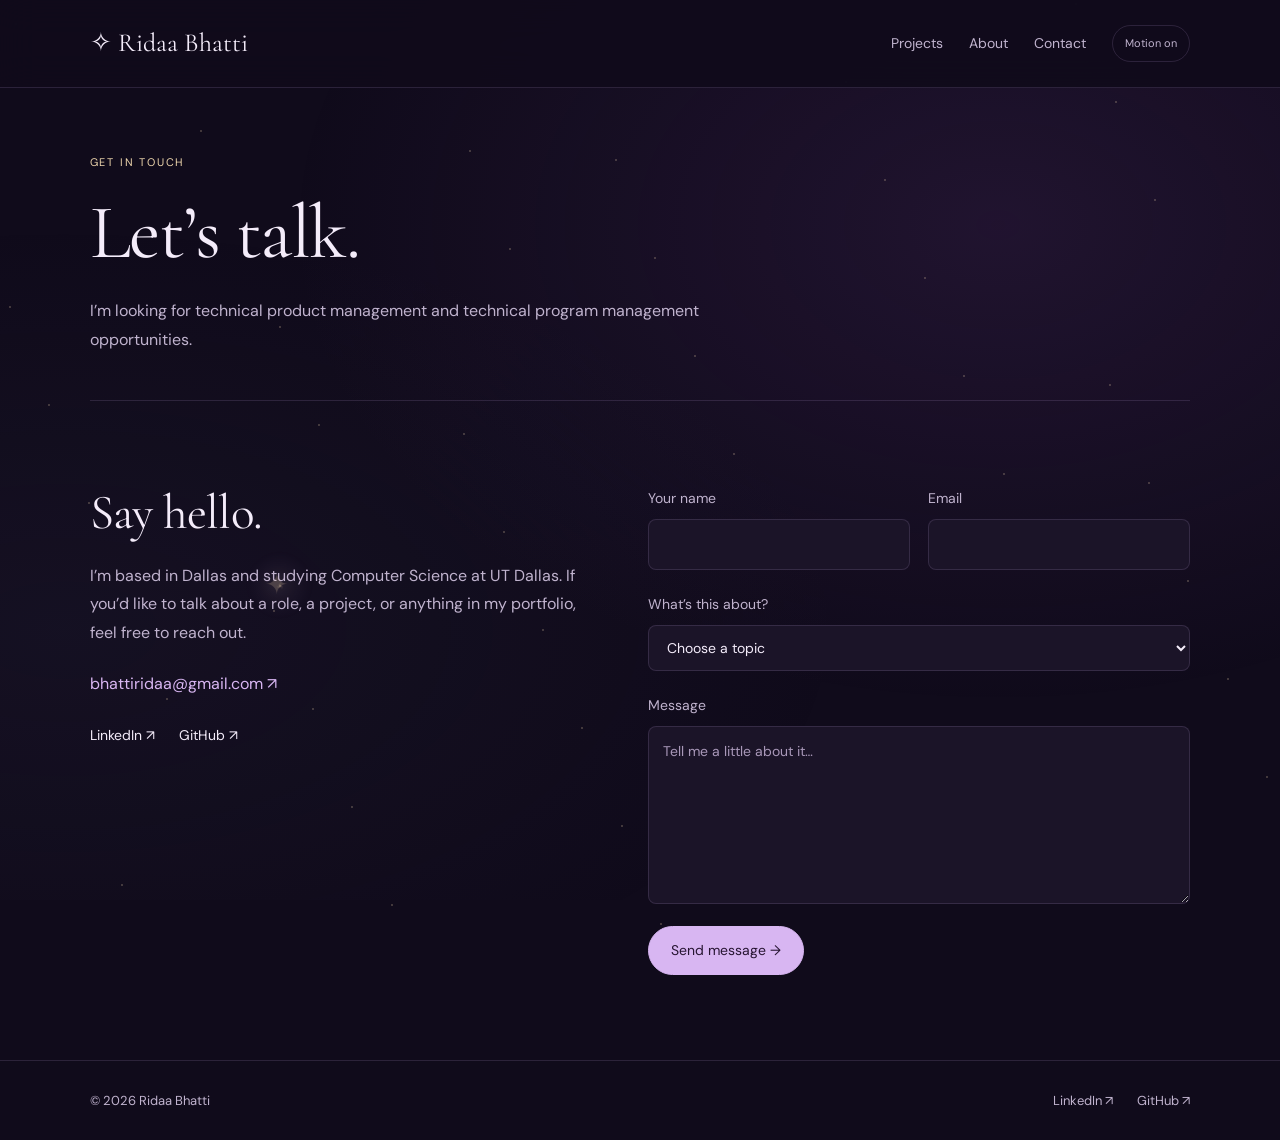
==== commit 6aaf87b9: "overall ux changes" ====
--- a/contact.html
+++ b/contact.html
@@ -2,415 +2,108 @@
 <html lang="en">
 <head>
   <meta charset="UTF-8">
-  <meta name="viewport" content="width=device-width, initial-scale=1.0">
+  <meta name="viewport" content="width=device-width, initial-scale=1">
   <title>Contact — Ridaa Bhatti</title>
   <link rel="stylesheet" href="style.css">
-
-  <style>
-    .contact-grid {
-      display: grid;
-      grid-template-columns: 1fr 1fr;
-      gap: 5rem;
-      padding: 5rem 3rem;
-      align-items: start;
-    }
-
-    .contact-left h2 {
-      font-family: "Syne", sans-serif;
-      font-weight: 800;
-      font-size: clamp(2rem, 5vw, 3.5rem);
-      letter-spacing: -0.035em;
-      line-height: 1.05;
-      margin-bottom: 1.5rem;
-    }
-
-    .contact-left h2 .italic {
-      font-family: "Instrument Serif", serif;
-      font-style: italic;
-      font-weight: 400;
-      color: var(--accent-bright);
-    }
-
-    .contact-left p {
-      font-size: 0.82rem;
-      color: var(--muted);
-      line-height: 1.8;
-      margin-bottom: 2.5rem;
-      max-width: 400px;
-    }
-
-    .email-link {
-      display: inline-flex;
-      align-items: center;
-      gap: 0.5rem;
-      font-family: "Syne", sans-serif;
-      font-weight: 700;
-      font-size: 1rem;
-      color: var(--accent-bright);
-      text-decoration: none;
-      letter-spacing: -0.01em;
-      border-bottom: 1px solid rgba(192, 132, 252, 0.3);
-      padding-bottom: 4px;
-      transition: color 0.2s;
-      overflow-wrap: anywhere;
-    }
-
-    .social-links {
-      display: flex;
-      flex-direction: column;
-      gap: 1px;
-      border: 1px solid var(--border);
-      margin-top: 3rem;
-    }
-
-    .social-link {
-      display: flex;
-      align-items: center;
-      justify-content: space-between;
-      padding: 1.25rem 1.5rem;
-      background: var(--card);
-      text-decoration: none;
-      color: inherit;
-      transition: background 0.2s;
-      border-bottom: 1px solid var(--border);
-    }
-
-    .social-link:last-child {
-      border-bottom: none;
-    }
-
-    .social-link:hover {
-      background: rgba(168, 85, 247, 0.06);
-    }
-
-    .social-name {
-      font-family: "Syne", sans-serif;
-      font-weight: 700;
-      font-size: 0.95rem;
-    }
-
-    .social-handle {
-      font-size: 0.72rem;
-      color: var(--muted);
-      margin-top: 0.2rem;
-      overflow-wrap: anywhere;
-    }
-
-    .social-arrow {
-      font-size: 0.8rem;
-      color: var(--accent-bright);
-      transition: transform 0.2s;
-    }
-
-    .social-link:hover .social-arrow {
-      transform: translate(3px, -3px);
-    }
-
-    .contact-form {
-      display: flex;
-      flex-direction: column;
-      gap: 1.25rem;
-    }
-
-    .form-group {
-      display: flex;
-      flex-direction: column;
-      gap: 0.5rem;
-      min-width: 0;
-    }
-
-    .form-label {
-      font-size: 0.62rem;
-      letter-spacing: 0.12em;
-      text-transform: uppercase;
-      color: var(--muted);
-    }
-
-    .form-input,
-    .form-textarea {
-      background: var(--card);
-      border: 1px solid var(--border);
-      color: var(--text);
-      font-family: "DM Mono", monospace;
-      font-size: 0.8rem;
-      padding: 0.85rem 1rem;
-      transition: border-color 0.2s;
-      width: 100%;
-    }
-
-    .form-input:focus,
-    .form-textarea:focus {
-      border-color: var(--accent);
-      outline: 2px solid var(--accent-bright);
-      outline-offset: 2px;
-    }
-
-    .form-input::placeholder,
-    .form-textarea::placeholder {
-      color: var(--muted);
-      opacity: 0.6;
-    }
-
-    .form-textarea {
-      min-height: 140px;
-      resize: vertical;
-    }
-
-    select.form-input {
-      cursor: pointer;
-    }
-
-    .form-row {
-      display: grid;
-      grid-template-columns: 1fr 1fr;
-      gap: 1rem;
-    }
-
-    .availability-box {
-      border: 1px solid rgba(168, 85, 247, 0.2);
-      background: var(--accent-dim);
-      padding: 1.25rem 1.5rem;
-      margin-bottom: 2rem;
-      display: flex;
-      align-items: center;
-      gap: 1rem;
-    }
-
-    .availability-dot {
-      width: 8px;
-      height: 8px;
-      border-radius: 50%;
-      background: #4ade80;
-      animation: pulse 2s infinite;
-      flex-shrink: 0;
-    }
-
-    .availability-text {
-      font-size: 0.75rem;
-      color: var(--text);
-      line-height: 1.5;
-    }
-
-    .availability-text strong {
-      font-weight: 500;
-      color: var(--accent-bright);
-    }
-
-    .form-heading {
-      font-size: 0.62rem;
-      letter-spacing: 0.14em;
-      text-transform: uppercase;
-      color: var(--muted);
-      margin-bottom: 1.5rem;
-    }
-
-    .contact-note {
-      margin-top: 2rem;
-      font-size: 0.68rem;
-      color: var(--muted);
-      line-height: 1.6;
-    }
-
-    .contact-note a {
-      color: var(--accent-bright);
-      text-decoration: none;
-    }
-  </style>
+  <script src="motion.js" defer></script>
 </head>
 
 <body>
   <a class="skip-link" href="#main">Skip to content</a>
+  <div class="night-sky" aria-hidden="true"></div>
 
-  <nav>
-    <a href="index.html" class="nav-logo">Ridaa Bhatti</a>
-
-    <div class="nav-status">
-      <span class="status-dot"></span>
-      Open to technical PM opportunities
+  <nav class="site-nav" aria-label="Main navigation">
+    <a class="brand" href="index.html">✧ Ridaa Bhatti</a>
+    <div class="nav-links">
+      <a href="work.html">Projects</a>
+      <a href="index.html#about">About</a>
+      <a href="contact.html">Contact</a>
     </div>
-
-    <ul class="nav-links">
-      <li><a href="work.html">Projects</a></li>
-      <li><a href="contact.html" class="active">Contact</a></li>
-    </ul>
+    <button class="motion-toggle" type="button" aria-pressed="false" hidden>
+      Motion off
+    </button>
   </nav>
 
   <main id="main">
-    <div class="page-hero">
-      <div class="section-label">Get in touch</div>
+    <header class="page-header wrap">
+      <p class="eyebrow">Get in touch</p>
+      <h1>Let’s talk.</h1>
+      <p>
+        I’m looking for technical product management and
+        technical program management opportunities.
+      </p>
+    </header>
 
-      <h1>
-        Let's<br>
-        <span style="color: var(--accent-bright)">Talk</span>
-      </h1>
-
-      <p style="margin-top: 1rem">
-        Whether you're looking for a technical PM, a collaborator,
-        or just want to chat about product — I'm always up for
-        a good conversation.
-      </p>
-    </div>
-
-    <div class="contact-grid">
-      <div class="contact-left">
-        <div class="availability-box">
-          <div class="availability-dot"></div>
-
-          <div class="availability-text">
-            <strong>Currently open to opportunities.</strong><br>
-            Technical product management and technical
-            program management roles.
-          </div>
-        </div>
-
-        <h2>
-          Ready to build<br>
-          something <span class="italic">great</span>?
-        </h2>
+    <section class="section wrap contact-grid">
+      <div class="contact-copy">
+        <h2>Say hello.</h2>
 
         <p>
-          I'm based in Dallas, TX but I'm open to remote, hybrid,
-          on-site, and relocation — wherever the right opportunity is.
-          If you're building something cool and need someone who's
-          technical, driven, and easy to work with, let's talk.
+          I’m based in Dallas and studying Computer Science at
+          UT Dallas. If you’d like to talk about a role, a project,
+          or anything in my portfolio, feel free to reach out.
         </p>
 
-        <a href="mailto:bhattiridaa@gmail.com" class="email-link">
-          bhattiridaa@gmail.com
+        <a class="email-link" href="mailto:bhattiridaa@gmail.com">
+          bhattiridaa@gmail.com ↗
         </a>
 
         <div class="social-links">
-          <a
-            href="https://www.linkedin.com/in/ridaabhatti/"
-            target="_blank"
-            rel="noopener noreferrer"
-            class="social-link"
-          >
-            <div>
-              <div class="social-name">LinkedIn</div>
-              <div class="social-handle">/in/ridaabhatti</div>
-            </div>
-            <span class="social-arrow">↗</span>
-          </a>
-
-          <a
-            href="https://github.com/ridaabhatti"
-            target="_blank"
-            rel="noopener noreferrer"
-            class="social-link"
-          >
-            <div>
-              <div class="social-name">GitHub</div>
-              <div class="social-handle">@ridaabhatti</div>
-            </div>
-            <span class="social-arrow">↗</span>
-          </a>
-
-          <a href="mailto:bhattiridaa@gmail.com" class="social-link">
-            <div>
-              <div class="social-name">Email</div>
-              <div class="social-handle">bhattiridaa@gmail.com</div>
-            </div>
-            <span class="social-arrow">↗</span>
-          </a>
+          <a href="https://www.linkedin.com/in/ridaabhatti/">LinkedIn ↗</a>
+          <a href="https://github.com/ridaabhatti">GitHub ↗</a>
         </div>
       </div>
 
-      <div>
-        <div class="form-heading">Send a message</div>
+      <form
+        class="contact-form"
+        action="https://formspree.io/f/xwvazlal"
+        method="POST"
+      >
+        <div class="form-row">
+          <label>
+            Your name
+            <input type="text" name="name" autocomplete="name" required>
+          </label>
 
-        <form
-          class="contact-form"
-          action="https://formspree.io/f/xwvazlal"
-          method="POST"
-        >
-          <div class="form-row">
-            <div class="form-group">
-              <label class="form-label" for="name">Name</label>
-              <input
-                class="form-input"
-                type="text"
-                id="name"
-                name="name"
-                autocomplete="name"
-                placeholder="Your name"
-                required
-              >
-            </div>
+          <label>
+            Email
+            <input type="email" name="email" autocomplete="email" required>
+          </label>
+        </div>
 
-            <div class="form-group">
-              <label class="form-label" for="email">Email</label>
-              <input
-                class="form-input"
-                type="email"
-                id="email"
-                name="email"
-                autocomplete="email"
-                placeholder="your@email.com"
-                required
-              >
-            </div>
-          </div>
+        <label>
+          What’s this about?
+          <select name="subject" required>
+            <option value="" disabled selected>Choose a topic</option>
+            <option>Technical PM opportunity</option>
+            <option>Project or collaboration</option>
+            <option>Something else</option>
+          </select>
+        </label>
 
-          <div class="form-group">
-            <label class="form-label" for="subject">
-              What's this about?
-            </label>
+        <label>
+          Message
+          <textarea
+            name="message"
+            rows="6"
+            placeholder="Tell me a little about it…"
+            required
+          ></textarea>
+        </label>
 
-            <select
-              class="form-input"
-              id="subject"
-              name="subject"
-              required
-            >
-              <option value="" disabled selected>Select a topic</option>
-              <option value="pm-role">Technical PM / Product Role</option>
-              <option value="collab">Collaboration / Project</option>
-              <option value="freelance">Freelance Work</option>
-              <option value="other">Just saying hi</option>
-            </select>
-          </div>
-
-          <div class="form-group">
-            <label class="form-label" for="message">Message</label>
-            <textarea
-              class="form-textarea"
-              id="message"
-              name="message"
-              placeholder="Tell me what you're working on..."
-              required
-            ></textarea>
-          </div>
-
-          <button
-            type="submit"
-            class="btn-primary"
-            style="align-self: flex-start"
-          >
-            Send message →
-          </button>
-        </form>
-
-        <div class="contact-note">
-          Prefer async? Email me directly at
-          <a href="mailto:bhattiridaa@gmail.com">
-            bhattiridaa@gmail.com
-          </a>.
-          I typically respond within 24–48 hours.
-        </div>
-      </div>
-    </div>
+        <button class="button primary" type="submit">
+          Send message →
+        </button>
+      </form>
+    </section>
   </main>
 
-  <footer>
-    <a href="index.html" class="footer-logo">Ridaa Bhatti</a>
-
-    <ul class="footer-links">
-      <li><a href="work.html">Projects</a></li>
-      <li><a href="contact.html">Contact</a></li>
-    </ul>
-
-    <div class="footer-copy">© 2026 Ridaa Bhatti</div>
+  <footer class="site-footer">
+    <span>© 2026 Ridaa Bhatti</span>
+    <div>
+      <a href="https://www.linkedin.com/in/ridaabhatti/">LinkedIn ↗</a>
+      <a href="https://github.com/ridaabhatti">GitHub ↗</a>
+    </div>
   </footer>
 </body>
 </html>
--- a/style.css
+++ b/style.css
@@ -1,862 +1,964 @@
-@import url("https://fonts.googleapis.com/css2?family=Syne:wght@400;700;800&family=DM+Mono:ital,wght@0,400;0,500;1,400&family=Instrument+Serif:ital@0;1&display=swap");
-
-/* BASE */
-
-*,
-*::before,
-*::after {
+@import url('https://fonts.googleapis.com/css2?family=DM+Sans:wght@400;500;600&family=Cormorant+Garamond:ital,wght@0,400;0,500;1,400&display=swap');
+
+:root {
+  --bg: #100b1b;
+  --panel: #1b1428;
+  --text: #f4ecfa;
+  --muted: #c0b3ce;
+  --accent: #d8b6f2;
+  --gold: #eed6ad;
+  --border: #b799d32b;
+  --serif: 'Cormorant Garamond', Georgia, serif;
+  --sans: 'DM Sans', Arial, sans-serif;
+}
+
+* {
   box-sizing: border-box;
-  margin: 0;
-  padding: 0;
-}
-
-:root {
-  --bg: #080810;
-  --surface: #0f0f1a;
-  --card: #111120;
-  --text: #e8e8f0;
-  --muted: #a4a4bc;
-  --border: rgba(160, 140, 255, 0.1);
-  --accent: #a855f7;
-  --accent-bright: #c084fc;
-  --accent-dim: rgba(168, 85, 247, 0.12);
-  --accent2: #7c3aed;
 }
 
 html {
   scroll-behavior: smooth;
+  scroll-padding-top: 110px;
 }
 
 body {
-  font-family: "DM Mono", monospace;
+  margin: 0;
   background: var(--bg);
   color: var(--text);
-  min-height: 100vh;
-  overflow-x: hidden;
+  font: 16px/1.8 var(--sans);
+  isolation: isolate;
 }
 
 body::before {
-  content: "";
+  content: '';
   position: fixed;
   inset: 0;
-  background-image:
-    linear-gradient(rgba(168, 85, 247, 0.03) 1px, transparent 1px),
-    linear-gradient(90deg, rgba(168, 85, 247, 0.03) 1px, transparent 1px);
-  background-size: 48px 48px;
+  z-index: -2;
   pointer-events: none;
-  z-index: 0;
-}
-
-* {
+  background:
+    radial-gradient(
+      ellipse at 78% 25%,
+      #68388730,
+      transparent 50%
+    ),
+    radial-gradient(
+      ellipse at 5% 70%,
+      #35345025,
+      transparent 45%
+    );
+}
+
+a {
+  color: inherit;
+  text-decoration: none;
+}
+
+button,
+input,
+textarea,
+select {
+  font: inherit;
+}
+
+button,
+a {
+  -webkit-tap-highlight-color: transparent;
+}
+
+button {
+  cursor: pointer;
+}
+
+img {
+  display: block;
+  max-width: 100%;
+  height: auto;
+}
+
+h1,
+h2,
+h3,
+p {
+  margin: 0;
+}
+
+h1,
+h2 {
+  font-family: var(--serif);
+  font-weight: 400;
+  line-height: 1.1;
+}
+
+h1 {
+  font-size: clamp(45px, 6vw, 78px);
+  letter-spacing: -1.5px;
+}
+
+h2 {
+  font-size: clamp(34px, 4vw, 49px);
+  letter-spacing: -0.6px;
+}
+
+h3 {
+  font-size: 19px;
+  font-weight: 500;
+  line-height: 1.4;
+}
+
+em {
+  font-weight: 400;
+  color: var(--accent);
+}
+
+p {
+  color: var(--muted);
+}
+
+.wrap {
+  width: min(1120px, 86%);
+  margin-inline: auto;
+}
+
+.section {
+  padding-block: 85px;
+}
+
+.eyebrow {
+  color: var(--gold);
+  font-size: 11px;
+  letter-spacing: 1.8px;
+  text-transform: uppercase;
+  margin-bottom: 18px;
+}
+
+.section-intro {
+  max-width: 620px;
+  margin: 20px 0 36px;
+}
+
+/* Navigation */
+
+.site-nav {
+  position: sticky;
+  top: 0;
+  z-index: 30;
+  display: flex;
+  align-items: center;
+  gap: 26px;
+  padding: 20px 7%;
+  background: #100b1bef;
+  backdrop-filter: blur(18px);
+  border-bottom: 1px solid var(--border);
+}
+
+.brand {
+  font-family: var(--serif);
+  font-size: 26px;
+  white-space: nowrap;
+}
+
+.nav-links {
+  display: flex;
+  gap: 26px;
+  margin-left: auto;
+}
+
+.nav-links a {
+  color: var(--muted);
+  font-size: 14px;
+}
+
+.nav-links a:hover,
+.site-footer a:hover {
+  color: var(--gold);
+}
+
+.motion-toggle {
+  background: transparent;
+  color: var(--muted);
+  border: 1px solid var(--border);
+  border-radius: 25px;
+  padding: 8px 12px;
+  font-size: 11px;
+  white-space: nowrap;
+}
+
+[hidden] {
+  display: none !important;
+}
+
+/* Homepage */
+
+.hero {
+  padding-top: 65px;
+  padding-bottom: 35px;
+}
+
+.hero-grid {
+  display: grid;
+  grid-template-columns: 1.1fr 1fr;
+  align-items: center;
+  gap: 40px;
+}
+
+.hero h1 {
+  font-size: clamp(84px, 10vw, 142px);
+  line-height: 0.9;
+  letter-spacing: -3px;
+  margin: 28px 0;
+}
+
+.hero-intro {
+  color: var(--text);
+  font: 28px/1.3 var(--serif);
+  margin-bottom: 20px;
+}
+
+.hero-detail {
+  max-width: 460px;
+  font-size: 15px;
+}
+
+.actions {
+  display: flex;
+  gap: 14px;
+  flex-wrap: wrap;
+  margin-top: 28px;
+}
+
+.button {
+  display: inline-flex;
+  justify-content: center;
+  align-items: center;
+  min-height: 46px;
+  padding: 11px 22px;
+  border-radius: 28px;
+  border: 1px solid var(--border);
+  font-size: 14px;
+  transition: background 0.2s, transform 0.2s;
+}
+
+.primary {
+  background: var(--accent);
+  color: #271532;
+  border-color: var(--accent);
+}
+
+.primary:hover {
+  background: #ead1fb;
+  transform: translateY(-2px);
+}
+
+.secondary {
+  background: transparent;
+}
+
+.secondary:hover {
+  background: #ffffff08;
+}
+
+.scroll-hint {
+  display: inline-block;
+  margin-top: 45px;
+  color: var(--muted);
+  font-size: 12px;
+}
+
+/* Layered moon illustration */
+
+.moon-scene {
   position: relative;
-  z-index: 1;
-}
-
-section {
-  padding: 5rem 3rem;
-}
-
-/* NAVIGATION */
-
-nav {
+  height: 440px;
+  pointer-events: none;
+}
+
+.moon-halo {
+  position: absolute;
+  inset: 0;
+  border-radius: 50%;
+  background: radial-gradient(
+    circle,
+    #b67ac825,
+    transparent 65%
+  );
+  filter: blur(12px);
+}
+
+.orbit {
+  position: absolute;
+  width: 330px;
+  height: 330px;
+  top: 55px;
+  left: calc(50% - 165px);
+  border: 1px solid #d6b5ec35;
+  border-radius: 50%;
+  transform: rotate(-22deg) scaleY(0.7);
+}
+
+.orbit.outer {
+  width: 400px;
+  height: 400px;
+  top: 20px;
+  left: calc(50% - 200px);
+  transform: rotate(28deg) scaleY(0.9);
+  border-color: #d6b5ec1c;
+}
+
+.moon {
+  position: absolute;
+  width: 190px;
+  height: 190px;
+  top: 125px;
+  left: calc(50% - 95px);
+  border-radius: 50%;
+  background: radial-gradient(
+    circle at 25% 25%,
+    #fff0d0,
+    #c9a6c7 60%,
+    #735980
+  );
+  box-shadow:
+    inset -15px -12px 25px #30223d70,
+    0 0 80px 20px #bd8cce1b;
+}
+
+.moon::after {
+  content: '';
+  position: absolute;
+  inset: -2px -2px -2px 60px;
+  border-radius: 50%;
+  background: #1c1227;
+  box-shadow: -12px 0 25px #3c264d30;
+}
+
+.crater {
+  position: absolute;
+  border-radius: 50%;
+  background: #947a9a25;
+  box-shadow: inset 2px 2px 5px #68527340;
+}
+
+.c1 {
+  width: 22px;
+  height: 28px;
+  top: 28px;
+  left: 34px;
+}
+
+.c2 {
+  width: 12px;
+  height: 15px;
+  top: 90px;
+  left: 20px;
+}
+
+.c3 {
+  width: 20px;
+  height: 19px;
+  bottom: 30px;
+  left: 40px;
+}
+
+.planet {
+  position: absolute;
+  top: 82px;
+  right: 38px;
+  width: 30px;
+  height: 30px;
+  border-radius: 50%;
+  background: radial-gradient(
+    circle at 25% 25%,
+    #dbb5e7,
+    #725481 70%,
+    #302039
+  );
+  box-shadow: 0 0 25px #be8ed02b;
+}
+
+.planet.small {
+  width: 14px;
+  height: 14px;
+  top: auto;
+  bottom: 68px;
+  left: 65px;
+  background: radial-gradient(
+    circle at 25% 25%,
+    #f7dfac,
+    #836578
+  );
+}
+
+.scene-star {
+  position: absolute;
+  color: var(--gold);
+  filter: drop-shadow(0 0 10px #edd6ad50);
+  animation: float-star 6s ease-in-out infinite alternate;
+}
+
+.s1 {
+  font-size: 32px;
+  top: 55px;
+  left: 55px;
+}
+
+.s2 {
+  font-size: 24px;
+  right: 45px;
+  bottom: 70px;
+  animation-delay: -2s;
+}
+
+.s3 {
+  font-size: 16px;
+  left: 65px;
+  bottom: 125px;
+  animation-delay: -4s;
+}
+
+@keyframes float-star {
+  to {
+    transform: translateY(7px) rotate(8deg);
+  }
+}
+
+/* Project cards */
+
+.project-grid {
+  display: grid;
+  grid-template-columns: repeat(2, minmax(0, 1fr));
+  gap: 22px;
+}
+
+.project-card {
+  display: flex;
+  flex-direction: column;
+  padding: 30px;
+  border: 1px solid var(--border);
+  border-radius: 12px;
+  background: linear-gradient(130deg, #21172f, #171121);
+  transition: border-color 0.25s, transform 0.25s;
+}
+
+.project-card:hover {
+  border-color: #d8b6f270;
+  transform: translateY(-4px);
+}
+
+.project-card .eyebrow {
+  font-size: 10px;
+  margin-bottom: 18px;
+}
+
+.project-card h3 {
+  font-family: var(--serif);
+  font-size: 31px;
+  line-height: 1.15;
+  margin-bottom: 16px;
+}
+
+.project-card > p:not(.eyebrow) {
+  font-size: 15px;
+  margin-bottom: 26px;
+}
+
+.card-link {
+  margin-top: auto;
+  padding-top: 18px;
+  border-top: 1px solid var(--border);
+  color: var(--accent);
+  font-size: 13px;
+}
+
+/* About */
+
+.about-grid {
+  display: grid;
+  grid-template-columns: 1.2fr 1fr;
+  gap: 65px;
+  margin-top: 32px;
+}
+
+.about-grid p + p {
+  margin-top: 20px;
+}
+
+.skills-panel {
+  background: var(--panel);
+  border: 1px solid var(--border);
+  border-radius: 12px;
+  padding: 28px;
+}
+
+.skills-panel ul {
+  padding-left: 19px;
+  color: var(--muted);
+  margin: 18px 0;
+}
+
+.skills-panel li {
+  margin-bottom: 8px;
+}
+
+.small-copy {
+  font-size: 14px;
+}
+
+.closing {
+  border-top: 1px solid var(--border);
+  text-align: center;
+  padding-block: 75px;
+}
+
+.closing p:not(.eyebrow) {
+  margin: 20px auto 28px;
+  max-width: 520px;
+}
+
+/* Inner pages and case studies */
+
+.page-header {
+  padding-top: 65px;
+  padding-bottom: 45px;
+  border-bottom: 1px solid var(--border);
+}
+
+.page-header h1 {
+  max-width: 950px;
+  margin-bottom: 22px;
+}
+
+.page-header > p:not(.eyebrow) {
+  max-width: 660px;
+}
+
+.back-link {
+  display: inline-block;
+  color: var(--muted);
+  font-size: 13px;
+  margin-bottom: 28px;
+}
+
+.case-layout {
+  display: grid;
+  grid-template-columns: minmax(0, 1fr) 270px;
+  gap: 65px;
+  padding-block: 60px;
+}
+
+.case-copy {
+  max-width: 690px;
+}
+
+.case-section {
+  margin-bottom: 35px;
+}
+
+.case-section h2 {
+  font-size: 32px;
+  margin-bottom: 14px;
+}
+
+.case-section p {
+  font-size: 16px;
+  line-height: 1.9;
+}
+
+.project-details {
+  position: sticky;
+  top: 110px;
+  align-self: start;
+  padding: 25px;
+  border: 1px solid var(--border);
+  border-radius: 12px;
+  background: var(--panel);
+}
+
+.project-details > div + div {
+  border-top: 1px solid var(--border);
+  margin-top: 22px;
+  padding-top: 22px;
+}
+
+.project-details h3 {
+  font-size: 12px;
+  color: var(--gold);
+  margin-bottom: 8px;
+}
+
+.project-details p {
+  font-size: 14px;
+}
+
+figure {
+  margin: 30px 0 0;
+}
+
+figure img {
+  border-radius: 10px;
+  border: 1px solid var(--border);
+}
+
+figcaption {
+  margin-top: 12px;
+  color: var(--muted);
+  font-size: 13px;
+}
+
+.project-navigation {
   display: flex;
   justify-content: space-between;
-  align-items: center;
-  padding: 1.4rem 3rem;
-  border-bottom: 1px solid var(--border);
-  position: sticky;
-  top: 0;
-  background: rgba(8, 8, 16, 0.9);
-  backdrop-filter: blur(16px);
-  z-index: 100;
-}
-
-.nav-logo {
-  font-family: "Syne", sans-serif;
-  font-weight: 800;
-  font-size: 1rem;
-  letter-spacing: -0.02em;
-  color: var(--accent-bright);
-  text-decoration: none;
-}
-
-.nav-status {
+  gap: 30px;
+  padding-block: 28px;
+  border-top: 1px solid var(--border);
+  font-size: 13px;
+  color: var(--accent);
+}
+
+/* Contact */
+
+.contact-grid {
+  display: grid;
+  grid-template-columns: 1fr 1.1fr;
+  gap: 65px;
+}
+
+.contact-copy p {
+  margin: 22px 0;
+}
+
+.email-link {
+  color: var(--accent);
+  overflow-wrap: anywhere;
+}
+
+.social-links {
   display: flex;
-  align-items: center;
-  gap: 0.5rem;
-  font-size: 0.65rem;
-  letter-spacing: 0.1em;
-  text-transform: uppercase;
+  gap: 24px;
+  margin-top: 24px;
+  font-size: 14px;
+}
+
+.contact-form {
+  display: flex;
+  flex-direction: column;
+  gap: 22px;
+}
+
+.contact-form label {
+  display: flex;
+  flex-direction: column;
+  gap: 8px;
   color: var(--muted);
-}
-
-.status-dot {
-  width: 6px;
-  height: 6px;
-  border-radius: 50%;
-  background: #4ade80;
-  animation: pulse 2s infinite;
-  flex-shrink: 0;
-}
-
-@keyframes pulse {
-  0%,
-  100% {
-    opacity: 1;
-  }
-
-  50% {
-    opacity: 0.4;
-  }
-}
-
-.nav-links {
-  display: flex;
-  gap: 2rem;
-  list-style: none;
-}
-
-.nav-links a {
-  font-size: 0.7rem;
-  letter-spacing: 0.1em;
-  text-transform: uppercase;
-  color: var(--muted);
-  text-decoration: none;
-  transition: color 0.2s;
-}
-
-.nav-links a:hover,
-.nav-links a.active {
-  color: var(--accent-bright);
-}
-
-/* BUTTONS */
-
-.btn-primary {
-  display: inline-flex;
-  align-items: center;
-  gap: 0.6rem;
-  padding: 0.85rem 1.75rem;
-  background: var(--accent);
-  color: #fff;
-  font-family: "Syne", sans-serif;
-  font-weight: 700;
-  font-size: 0.75rem;
-  letter-spacing: 0.08em;
-  text-transform: uppercase;
-  border: none;
-  cursor: pointer;
-  text-decoration: none;
-  transition: background 0.2s, transform 0.2s;
-}
-
-.btn-primary:hover {
-  background: var(--accent-bright);
-  transform: translateY(-2px);
-}
-
-.btn-ghost {
-  display: inline-flex;
-  align-items: center;
-  gap: 0.6rem;
-  padding: 0.85rem 1.75rem;
-  background: transparent;
+  font-size: 14px;
+}
+
+.form-row {
+  display: grid;
+  grid-template-columns: 1fr 1fr;
+  gap: 18px;
+}
+
+input,
+select,
+textarea {
+  width: 100%;
+  min-width: 0;
+  background: var(--panel);
   color: var(--text);
-  font-family: "Syne", sans-serif;
-  font-weight: 700;
-  font-size: 0.75rem;
-  letter-spacing: 0.08em;
-  text-transform: uppercase;
   border: 1px solid var(--border);
-  cursor: pointer;
-  text-decoration: none;
-  transition: border-color 0.2s, color 0.2s;
-}
-
-.btn-ghost:hover {
-  border-color: var(--accent);
-  color: var(--accent-bright);
-}
-
-/* SECTION LABELS */
-
-.section-label {
-  font-size: 0.65rem;
-  letter-spacing: 0.15em;
-  text-transform: uppercase;
-  color: var(--accent);
-  margin-bottom: 0.6rem;
-  display: flex;
-  align-items: center;
-  gap: 0.6rem;
-}
-
-.section-label::before {
-  content: "";
-  display: inline-block;
-  width: 16px;
-  height: 1px;
-  background: var(--accent);
-}
-
-h2.section-title {
-  font-family: "Syne", sans-serif;
-  font-weight: 800;
-  font-size: 2.2rem;
-  letter-spacing: -0.03em;
-  margin-bottom: 3rem;
-}
-
-.section-header {
+  padding: 12px 14px;
+  border-radius: 8px;
+}
+
+textarea {
+  resize: vertical;
+  min-height: 160px;
+}
+
+textarea::placeholder {
+  color: #a998b9;
+}
+
+.contact-form .button {
+  align-self: start;
+}
+
+.site-footer {
+  border-top: 1px solid var(--border);
+  padding: 28px 7%;
   display: flex;
   justify-content: space-between;
-  align-items: flex-end;
-  margin-bottom: 3rem;
-}
-
-.see-all {
-  font-size: 0.65rem;
-  letter-spacing: 0.12em;
-  text-transform: uppercase;
+  gap: 20px;
   color: var(--muted);
-  text-decoration: none;
-  transition: color 0.2s;
-}
-
-.see-all:hover {
-  color: var(--accent-bright);
-}
-
-/* TICKER */
-
-.ticker {
-  border-top: 1px solid var(--border);
-  border-bottom: 1px solid var(--border);
-  padding: 0.85rem 0;
+  font-size: 13px;
+}
+
+.site-footer div {
+  display: flex;
+  gap: 24px;
+}
+
+/* Background and scroll companion */
+
+.night-sky {
+  position: fixed;
+  inset: -25px;
+  z-index: -1;
   overflow: hidden;
-  white-space: nowrap;
-}
-
-.ticker-inner {
-  display: inline-flex;
-  gap: 3rem;
-  animation: scroll 22s linear infinite;
-}
-
-.ticker-item {
-  font-size: 0.65rem;
-  letter-spacing: 0.14em;
-  text-transform: uppercase;
-  color: var(--muted);
-  display: flex;
-  align-items: center;
-  gap: 0.85rem;
-}
-
-.ticker-item .diamond {
-  width: 5px;
-  height: 5px;
-  background: var(--accent);
-  transform: rotate(45deg);
-  flex-shrink: 0;
-}
-
-@keyframes scroll {
-  from {
-    transform: translateX(0);
-  }
-
+  pointer-events: none;
+}
+
+.sky-star {
+  position: absolute;
+  width: 2px;
+  height: 2px;
+  background: var(--gold);
+  border-radius: 50%;
+  opacity: 0.3;
+  animation:
+    twinkle var(--duration, 7s) ease-in-out infinite alternate;
+}
+
+@keyframes twinkle {
   to {
-    transform: translateX(-50%);
-  }
-}
-
-/* PROJECT CARDS */
-
-.projects-grid {
-  display: grid;
-  grid-template-columns: 1fr 1fr;
-  gap: 1px;
-  background: var(--border);
-  border: 1px solid var(--border);
-}
-
-.project-card {
-  background: var(--card);
-  padding: 2rem;
-  position: relative;
-  cursor: pointer;
-  transition: background 0.25s;
-  overflow: hidden;
-  text-decoration: none;
-  color: inherit;
-  display: block;
-}
-
-.project-card:hover {
-  background: rgba(168, 85, 247, 0.06);
-}
-
-.project-card.span2 {
-  grid-column: 1 / -1;
-  display: grid;
-  grid-template-columns: 1fr 1.2fr;
-  gap: 2.5rem;
-  align-items: center;
-}
-
-.projects-grid .project-card {
-  display: flex;
-  flex-direction: column;
-}
-
-.project-num {
-  font-size: 0.62rem;
-  letter-spacing: 0.12em;
-  color: var(--muted);
-  margin-bottom: 1.5rem;
-}
-
-.project-img {
-  width: 100%;
-  aspect-ratio: 16 / 9;
-  background: var(--surface);
-  border: 1px solid var(--border);
-  border-radius: 2px;
-  display: flex;
-  align-items: center;
-  justify-content: center;
-  font-size: 2.5rem;
-  margin-bottom: 1.5rem;
-  overflow: hidden;
-}
-
-.project-tag {
-  display: inline-block;
-  padding: 0.25rem 0.6rem;
-  background: var(--accent-dim);
-  border: 1px solid rgba(168, 85, 247, 0.2);
-  border-radius: 2px;
-  font-size: 0.6rem;
-  letter-spacing: 0.1em;
-  text-transform: uppercase;
-  color: var(--accent-bright);
-  margin-bottom: 0.75rem;
-}
-
-h3.project-name {
-  font-family: "Syne", sans-serif;
-  font-weight: 700;
-  font-size: 1.3rem;
-  letter-spacing: -0.02em;
-  margin-bottom: 0.75rem;
-}
-
-.project-desc {
-  font-size: 0.76rem;
-  color: var(--muted);
-  line-height: 1.7;
-  margin-bottom: 1.5rem;
-}
-
-.project-footer {
-  display: flex;
-  align-items: center;
-  justify-content: space-between;
-  padding-top: 1.25rem;
-  border-top: 1px solid var(--border);
-  margin-top: auto;
-}
-
-.project-tech {
-  display: flex;
-  gap: 0.5rem;
-  flex-wrap: wrap;
-}
-
-.tech-pill {
-  font-size: 0.6rem;
-  letter-spacing: 0.06em;
-  color: var(--muted);
-  padding: 0.2rem 0.5rem;
-  border: 1px solid var(--border);
-  border-radius: 2px;
-}
-
-.project-link {
-  font-size: 0.65rem;
-  color: var(--accent-bright);
-  letter-spacing: 0.08em;
-  text-transform: uppercase;
-  display: flex;
-  align-items: center;
-  gap: 0.3rem;
-  white-space: nowrap;
-  transition: gap 0.2s;
-}
-
-.project-card:hover .project-link {
-  gap: 0.5rem;
-}
-
-/* FOOTER */
-
-footer {
-  padding: 2rem 3rem;
-  border-top: 1px solid var(--border);
-  display: flex;
-  justify-content: space-between;
-  align-items: center;
-}
-
-.footer-logo {
-  font-family: "Syne", sans-serif;
-  font-weight: 800;
-  font-size: 0.85rem;
-  color: var(--accent-bright);
-  text-decoration: none;
-}
-
-.footer-links {
-  display: flex;
-  gap: 2rem;
-  list-style: none;
-}
-
-.footer-links a {
-  font-size: 0.65rem;
-  letter-spacing: 0.1em;
-  text-transform: uppercase;
-  color: var(--muted);
-  text-decoration: none;
-  transition: color 0.2s;
-}
-
-.footer-links a:hover {
+    opacity: 0.65;
+  }
+}
+
+.scroll-star {
+  position: fixed;
+  top: 0;
+  left: 0;
+  z-index: 20;
+  pointer-events: none;
+  color: #ffe4b5;
+  font-size: 28px;
+  line-height: 1;
+  width: 28px;
+  height: 28px;
+  filter:
+    drop-shadow(0 0 7px #ffe4b590)
+    drop-shadow(0 0 20px #c99bef50);
+  will-change: transform;
+}
+
+.scroll-star::before {
+  content: '';
+  position: absolute;
+  inset: -22px;
+  border-radius: 50%;
+  background: radial-gradient(
+    circle,
+    #dfbaf529,
+    transparent 65%
+  );
+}
+
+.star-trail {
+  position: fixed;
+  top: 0;
+  left: 0;
+  z-index: 19;
+  width: 2px;
+  height: 2px;
+  border-radius: 50%;
+  pointer-events: none;
+  background: var(--gold);
+  box-shadow: 0 0 6px #e4bbef50;
+}
+
+.motion-off .scroll-star,
+.motion-off .star-trail {
+  display: none;
+}
+
+.motion-off *,
+.motion-off *::before,
+.motion-off *::after {
+  animation: none !important;
+}
+
+.skip-link {
+  position: fixed;
+  top: -100px;
+  left: 15px;
+  padding: 12px 20px;
+  background: var(--panel);
   color: var(--text);
-}
-
-.footer-copy {
-  font-size: 0.65rem;
-  color: var(--muted);
-}
-
-/* PAGE HERO */
-
-.page-hero {
-  padding: 4rem 3rem 3rem;
-  border-bottom: 1px solid var(--border);
-}
-
-.page-hero .back-link {
-  display: inline-flex;
-  align-items: center;
-  gap: 0.5rem;
-  font-size: 0.65rem;
-  letter-spacing: 0.1em;
-  text-transform: uppercase;
-  color: var(--muted);
-  text-decoration: none;
-  margin-bottom: 2rem;
-  transition: color 0.2s;
-}
-
-.page-hero .back-link:hover {
-  color: var(--accent-bright);
-}
-
-.page-hero h1 {
-  font-family: "Syne", sans-serif;
-  font-weight: 800;
-  font-size: clamp(2.5rem, 6vw, 4.5rem);
-  letter-spacing: -0.035em;
-  line-height: 1;
-  margin-bottom: 1.25rem;
-}
-
-.page-hero p {
-  font-size: 0.85rem;
-  color: var(--muted);
-  max-width: 520px;
-  line-height: 1.8;
-}
-
-.hero-actions {
-  display: flex;
-  gap: 1rem;
-  flex-wrap: wrap;
-  margin-top: 2rem;
-}
-
-.intro-copy {
-  max-width: 850px;
-  color: var(--muted);
-  font-size: 0.9rem;
-  line-height: 1.85;
-  margin-bottom: 1rem;
-}
-
-/* CAPABILITIES */
-
-.caps-grid {
-  display: grid;
-  grid-template-columns: repeat(3, 1fr);
-  gap: 1px;
-  background: var(--border);
-  border: 1px solid var(--border);
-}
-
-.cap-item {
-  background: var(--card);
-  padding: 2rem;
-  transition: background 0.25s;
-}
-
-.cap-item:hover {
-  background: rgba(168, 85, 247, 0.05);
-}
-
-.cap-icon {
-  width: 36px;
-  height: 36px;
-  border: 1px solid rgba(168, 85, 247, 0.3);
-  border-radius: 6px;
-  display: flex;
-  align-items: center;
-  justify-content: center;
-  font-size: 0.9rem;
-  margin-bottom: 1.25rem;
-  background: var(--accent-dim);
-}
-
-h3.cap-name {
-  font-family: "Syne", sans-serif;
-  font-weight: 700;
-  font-size: 0.95rem;
-  letter-spacing: -0.01em;
-  margin-bottom: 0.6rem;
-}
-
-.cap-desc {
-  font-size: 0.72rem;
-  color: var(--muted);
-  line-height: 1.7;
-}
-
-/* LEGACY SKILL STYLES */
-
-.skills-section {
-  background: var(--surface);
-  border-top: 1px solid var(--border);
-  border-bottom: 1px solid var(--border);
-  padding: 4rem 3rem;
-}
-
-.skills-grid {
-  display: grid;
-  grid-template-columns: 1fr 1fr;
-  gap: 3rem;
-  margin-top: 2.5rem;
-}
-
-.skill-row {
-  margin-bottom: 1.5rem;
-}
-
-.skill-header {
-  display: flex;
-  justify-content: space-between;
-  margin-bottom: 0.5rem;
-}
-
-.skill-name {
-  font-size: 0.72rem;
-  letter-spacing: 0.06em;
-  color: var(--text);
-}
-
-.skill-pct {
-  font-size: 0.68rem;
-  color: var(--accent-bright);
-}
-
-.skill-bar {
-  height: 2px;
-  background: rgba(168, 85, 247, 0.1);
-  border-radius: 1px;
-  overflow: hidden;
-}
-
-.skill-fill {
-  height: 100%;
-  background: linear-gradient(
-    90deg,
-    var(--accent2),
-    var(--accent-bright)
-  );
-  border-radius: 1px;
-}
-
-/* LEGACY BLOG STYLES */
-
-.blog-item {
-  display: grid;
-  grid-template-columns: auto 1fr auto;
-  align-items: center;
-  gap: 2rem;
-  padding: 1.5rem 0;
-  border-bottom: 1px solid var(--border);
-  cursor: pointer;
-  transition: padding-left 0.2s;
-  text-decoration: none;
-  color: inherit;
-}
-
-.blog-item:hover {
-  padding-left: 0.75rem;
-}
-
-.blog-index {
-  font-size: 0.62rem;
-  letter-spacing: 0.1em;
-  color: var(--muted);
-  min-width: 24px;
-}
-
-.blog-title {
-  font-family: "Syne", sans-serif;
-  font-weight: 700;
-  font-size: 0.95rem;
-  letter-spacing: -0.01em;
-}
-
-.blog-meta {
-  font-size: 0.65rem;
-  color: var(--muted);
-  text-align: right;
-  white-space: nowrap;
-}
-
-/* CALL TO ACTION */
-
-.cta-section {
-  padding: 6rem 3rem;
-  border-top: 1px solid var(--border);
-  position: relative;
-  overflow: hidden;
-  text-align: center;
-}
-
-.cta-glow {
-  position: absolute;
-  top: 50%;
-  left: 50%;
-  transform: translate(-50%, -50%);
-  width: 600px;
-  height: 300px;
-  background: radial-gradient(
-    ellipse,
-    rgba(168, 85, 247, 0.15),
-    transparent 70%
-  );
-  pointer-events: none;
-  z-index: 0;
-}
-
-h2.cta-title {
-  font-family: "Syne", sans-serif;
-  font-weight: 800;
-  font-size: clamp(2rem, 5vw, 3.5rem);
-  letter-spacing: -0.035em;
-  line-height: 1.05;
-  margin-bottom: 1.25rem;
-}
-
-h2.cta-title .italic {
-  font-family: "Instrument Serif", serif;
-  font-style: italic;
-  font-weight: 400;
-  color: var(--accent-bright);
-}
-
-.cta-desc {
-  font-size: 0.8rem;
-  color: var(--muted);
-  max-width: 420px;
-  margin: 0 auto 2.5rem;
-  line-height: 1.8;
-}
-
-/* CASE STUDIES */
-
-.case-body {
-  display: grid;
-  grid-template-columns: minmax(0, 1fr) 280px;
-  gap: 4rem;
-  padding: 4rem 3rem;
-  max-width: 1300px;
-  margin: auto;
-}
-
-.case-section {
-  padding: 0;
-  margin-bottom: 2.5rem;
-}
-
-.case-section h2 {
-  font-family: "Syne", sans-serif;
-  font-size: 1.4rem;
-  margin-bottom: 1rem;
-}
-
-.case-section p {
-  font-size: 0.9rem;
-  color: var(--muted);
-  line-height: 1.85;
-}
-
-.case-sidebar {
-  position: sticky;
-  top: 6rem;
-  align-self: start;
-}
-
-.meta-block {
-  background: var(--card);
-  padding: 1.4rem;
-  border: 1px solid var(--border);
-  margin-bottom: 1rem;
-}
-
-.meta-label {
-  color: var(--accent-bright);
-  text-transform: uppercase;
-  font-size: 0.65rem;
-  letter-spacing: 0.1em;
-  margin-bottom: 0.6rem;
-}
-
-.meta-value {
-  font-size: 0.8rem;
-  line-height: 1.7;
-}
-
-.case-image {
-  display: block;
-  width: 100%;
-  height: auto;
-  border: 1px solid var(--border);
-}
-
-figcaption {
-  color: var(--muted);
-  font-size: 0.7rem;
-  margin-top: 0.8rem;
-}
-
-.nav-between {
-  display: flex;
-  justify-content: space-between;
-  gap: 2rem;
-  padding: 2rem 3rem;
-  border-top: 1px solid var(--border);
-}
-
-.nav-between a {
-  color: var(--accent-bright);
-  font-size: 0.8rem;
-  text-decoration: none;
-}
-
-/* ACCESSIBILITY */
-
-.skip-link {
-  position: absolute;
-  left: 1rem;
-  top: -100px;
-  z-index: 200;
-  background: var(--bg);
-  padding: 1rem;
-  color: var(--text);
+  z-index: 100;
+  border-radius: 8px;
 }
 
 .skip-link:focus {
-  top: 1rem;
+  top: 12px;
 }
 
 a:focus-visible,
-button:focus-visible {
-  outline: 2px solid var(--accent-bright);
-  outline-offset: 5px;
-}
-
-/* MOBILE */
-
-@media (max-width: 800px) {
-  nav {
-    padding: 1rem 1.25rem;
+button:focus-visible,
+input:focus-visible,
+textarea:focus-visible,
+select:focus-visible {
+  outline: 2px solid var(--gold);
+  outline-offset: 4px;
+}
+
+/* Tablet */
+
+@media (max-width: 900px) {
+  .hero-grid {
+    gap: 15px;
+  }
+
+  .moon-scene {
+    transform: scale(0.8);
+  }
+
+  .about-grid,
+  .contact-grid {
+    gap: 35px;
+  }
+
+  .case-layout {
+    grid-template-columns: minmax(0, 1fr) 230px;
+    gap: 35px;
+  }
+}
+
+/* Mobile */
+
+@media (max-width: 650px) {
+  .site-nav {
     flex-wrap: wrap;
-    gap: 1rem;
-  }
-
-  .nav-status {
+    gap: 12px;
+    padding: 14px 7%;
+  }
+
+  .brand {
+    font-size: 24px;
+  }
+
+  .nav-links {
+    gap: 17px;
+  }
+
+  .nav-links a {
+    min-height: 44px;
+    display: flex;
+    align-items: center;
+  }
+
+  .motion-toggle {
+    min-height: 44px;
+    margin-left: auto;
+  }
+
+  .wrap {
+    width: 86%;
+  }
+
+  .hero {
+    padding-top: 40px;
+  }
+
+  .hero-grid,
+  .project-grid,
+  .about-grid,
+  .case-layout,
+  .contact-grid,
+  .form-row {
+    grid-template-columns: 1fr;
+  }
+
+  .hero h1 {
+    font-size: 100px;
+  }
+
+  .hero-intro {
+    font-size: 27px;
+  }
+
+  .desktop-break {
     display: none;
   }
 
-  section,
-  .page-hero {
-    padding: 3rem 1.25rem;
-  }
-
-  .projects-grid,
-  .caps-grid,
-  .case-body {
-    grid-template-columns: 1fr;
-  }
-
-  .case-body {
-    padding: 3rem 1.25rem;
-    gap: 1rem;
-  }
-
-  .case-section {
-    padding: 0;
-  }
-
-  .case-sidebar {
+  .moon-scene {
+    height: 340px;
+    width: 300px;
+    max-width: 100%;
+    margin: 0 auto;
+    transform: scale(0.75);
+    transform-origin: center;
+  }
+
+  .scroll-hint {
+    margin-top: 0;
+  }
+
+  .section {
+    padding-block: 55px;
+  }
+
+  .project-card {
+    padding: 25px;
+  }
+
+  .project-card h3 {
+    font-size: 29px;
+  }
+
+  .about-grid,
+  .contact-grid {
+    gap: 30px;
+  }
+
+  .page-header {
+    padding-top: 40px;
+  }
+
+  .page-header h1 {
+    font-size: 46px;
+    overflow-wrap: anywhere;
+  }
+
+  .case-layout {
+    padding-block: 45px;
+    gap: 15px;
+  }
+
+  .project-details {
     position: static;
   }
 
-  .project-card {
-    padding: 1.5rem;
-  }
-
-  .nav-between,
-  footer {
-    padding: 1.5rem 1.25rem;
+  .project-navigation,
+  .site-footer {
     flex-wrap: wrap;
   }
 
-  .contact-grid {
-    grid-template-columns: 1fr !important;
-    padding: 3rem 1.25rem !important;
-    gap: 3rem !important;
-  }
-
-  .form-row {
-    grid-template-columns: 1fr !important;
-  }
-
-  .cta-section {
-    padding: 3rem 1.25rem;
-  }
-
-  h1 {
-    overflow-wrap: anywhere;
-  }
-}
-
-/* REDUCED MOTION */
+  .project-navigation a {
+    min-height: 44px;
+    display: flex;
+    align-items: center;
+  }
+
+  .social-links a,
+  .site-footer a {
+    min-height: 44px;
+    display: flex;
+    align-items: center;
+  }
+
+  input,
+  select,
+  textarea {
+    font-size: 16px;
+  }
+
+  .scroll-star {
+    font-size: 22px;
+    width: 22px;
+    height: 22px;
+  }
+}
 
 @media (prefers-reduced-motion: reduce) {
   html {
